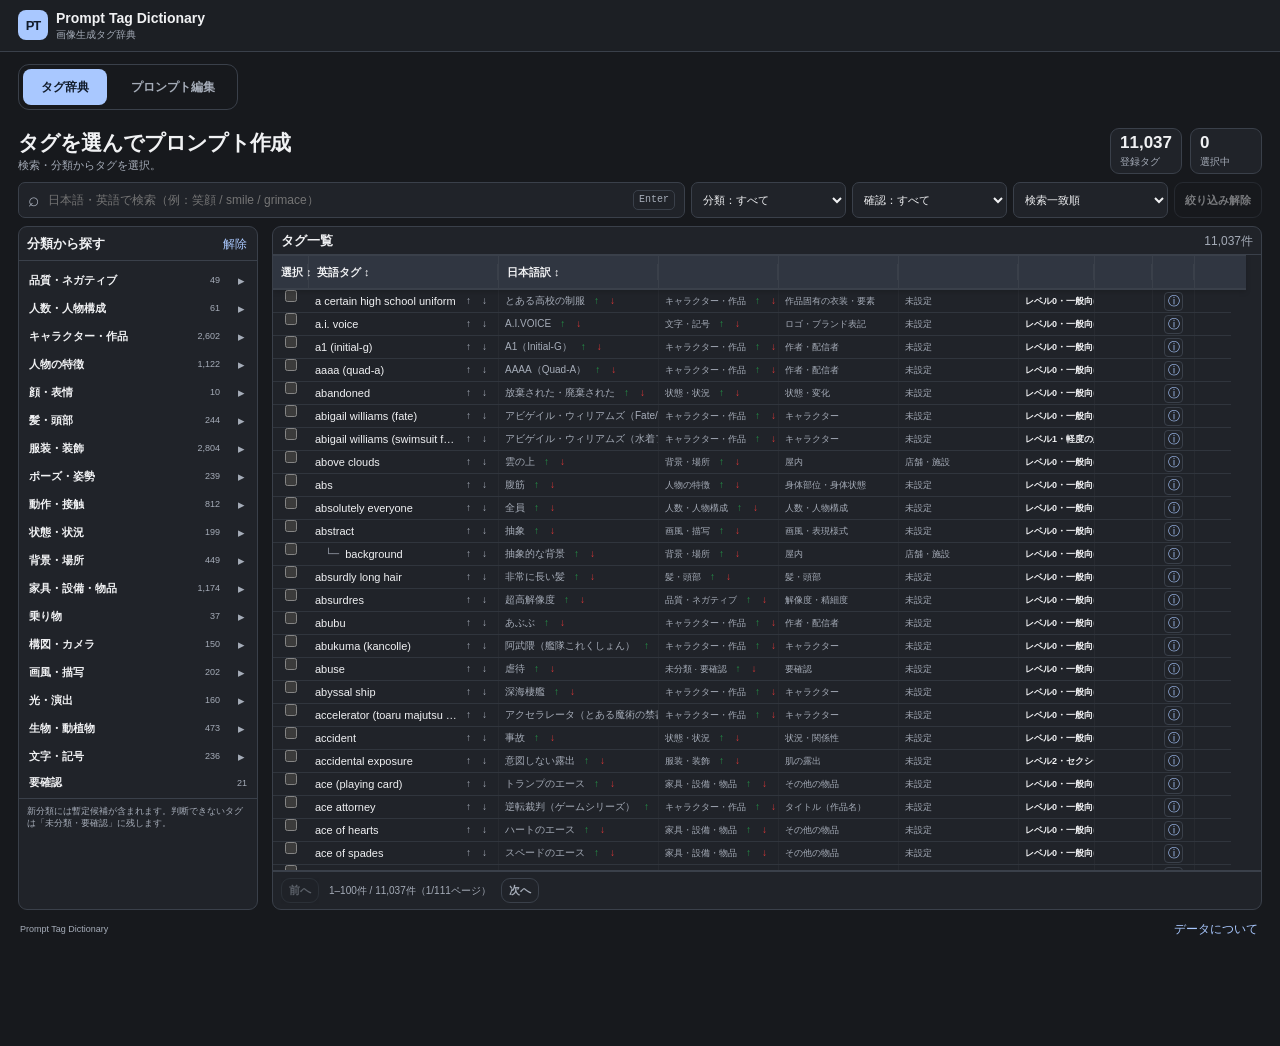
==== index.html @ 69562adb "Refresh mobile spacing stylesheet cache" ====
<!doctype html>
<html lang="ja">
<head>
  <meta charset="utf-8"><meta name="viewport" content="width=device-width, initial-scale=1">
  <meta name="theme-color" content="#202329">
  <meta name="description" content="画像生成タグを日本語・英語で探し、分類してプロンプトを組み立てるタグ辞典。">
  <title>Prompt Tag Dictionary</title>
  <link rel="stylesheet" href="./styles.css?v=mobile-tag-spacing-20261113"><script src="./src/app.js?v=25be8db5" defer></script>
</head>
<body>
<header class="topbar">
  <a class="brand" href="./"><span class="brand-mark">PT</span><span><strong>Prompt Tag Dictionary</strong><small>画像生成タグ辞典</small></span></a>
  <div class="top-actions"><span id="admin-mode-label" class="admin-mode-label" hidden>管理編集モード</span><button id="import-open" class="button button-quiet" data-admin-only hidden>データを読み込む</button><button id="custom-open" class="button button-primary" data-admin-only hidden>＋ タグを追加</button></div>
</header>
<div id="admin-mode-banner" class="admin-mode-banner" hidden><strong>管理編集モード</strong><span>変更はこのブラウザに保存されます。公開データは自動更新されません。</span><a href="./admin.html">管理画面へ戻る</a><a href="./">通常画面</a></div>
<main class="app-shell">
  <nav class="screen-nav" aria-label="作業画面">
    <button type="button" class="screen-tab active" data-screen="dictionary" aria-pressed="true">タグ辞典</button>
    <button type="button" class="screen-tab" data-screen="editor" aria-pressed="false">プロンプト編集</button>
  </nav>
  <section id="dictionary-screen" class="app-screen">
  <section class="intro"><div><p class="eyebrow">PROMPT TAG DICTIONARY</p><h1>タグを選んでプロンプト作成</h1><p class="intro-copy">検索・分類からタグを選択。</p></div>
    <div class="stats"><div><strong id="stat-total">—</strong><span>登録タグ</span></div><div><strong id="stat-selected">0</strong><span>選択中</span></div></div>
  </section>
  <section class="search-row" aria-label="タグ検索">
    <label class="searchbox"><span aria-hidden="true">⌕</span><input id="search" type="search" placeholder="日本語・英語で検索（例：笑顔 / smile / grimace）" autocomplete="off"><kbd>Enter</kbd></label>
    <select id="level-filter" aria-label="分類状態"><option value="all">分類：すべて</option><option value="known">分類済み</option><option value="unknown">未分類</option></select>
    <select id="review-filter" aria-label="確認状態"><option value="all">確認：すべて</option><option value="unreviewed">未評価のみ</option><option value="review-any">要確認あり</option><option value="review-tag">タグの👎</option><option value="review-translation">訳の👎</option><option value="review-category">分類の👎</option></select>
    <select id="sort-order" aria-label="並び順"><option value="relevance">検索一致順</option><option value="work-count">作品：タグ数が多い順</option><option value="english">英語 A–Z</option><option value="japanese">日本語 あ–ん</option><option value="selected">選択済みを上</option><option value="uncategorized">未分類を上</option></select>
    <button id="clear-filters" class="button button-quiet clear-filters" type="button" disabled>絞り込み解除</button>
  </section>
  <section class="workspace">
    <aside class="panel categories-panel"><div class="panel-heading"><div><span class="eyebrow">BROWSE</span><h2>分類から探す</h2></div><button id="clear-category" class="text-button">解除</button></div><div id="category-tree" class="category-tree"></div><div class="panel-note">新分類には暫定候補が含まれます。判断できないタグは「未分類・要確認」に残します。</div></aside>
    <section class="panel results-panel" id="results-panel" aria-label="タグ一覧"><div class="panel-heading result-heading"><div><span class="eyebrow">DICTIONARY</span><h2 id="results-title">タグ一覧</h2></div><div class="result-tools"><span id="result-count" class="count">—</span></div></div>
      <div class="table-scroll-shell" id="table-scroll-shell" role="region" aria-label="タグ一覧。横スクロールできます" tabindex="0">
      <div class="table-head" role="row">
        <div class="table-head-cell" role="columnheader"><button type="button" data-column-sort="selected" data-label="選択">選択</button><span class="column-resize" data-column-index="0" role="separator" tabindex="0" aria-valuemin="30" aria-valuemax="520" aria-valuenow="36" aria-orientation="vertical" aria-label="選択列の幅を変更" title="ドラッグで列幅変更・ダブルクリックで初期化"></span></div>
        <div class="table-head-cell" role="columnheader"><button type="button" data-column-sort="tag" data-label="英語タグ">英語タグ ↕</button><span class="column-resize" data-column-index="1" role="separator" tabindex="0" aria-valuemin="48" aria-valuemax="520" aria-valuenow="190" aria-orientation="vertical" aria-label="タグ列の幅を変更" title="ドラッグで列幅変更・ダブルクリックで初期化"></span></div>
        <div class="table-head-cell" role="columnheader"><button type="button" data-column-sort="japanese" data-label="日本語訳">日本語訳 ↕</button><span class="column-resize" data-column-index="2" role="separator" tabindex="0" aria-valuemin="48" aria-valuemax="520" aria-valuenow="160" aria-orientation="vertical" aria-label="日本語列の幅を変更" title="ドラッグで列幅変更・ダブルクリックで初期化"></span></div>
        <div class="table-head-cell" role="columnheader"><span>大分類</span><span class="column-resize" data-column-index="3" role="separator" tabindex="0" aria-valuemin="48" aria-valuemax="520" aria-valuenow="120" aria-orientation="vertical" aria-label="大分類列の幅を変更" title="ドラッグで列幅変更・ダブルクリックで初期化"></span></div>
        <div class="table-head-cell" role="columnheader"><span>中分類</span><span class="column-resize" data-column-index="4" role="separator" tabindex="0" aria-valuemin="48" aria-valuemax="520" aria-valuenow="120" aria-orientation="vertical" aria-label="中分類列の幅を変更" title="ドラッグで列幅変更・ダブルクリックで初期化"></span></div>
        <div class="table-head-cell" role="columnheader"><span>小分類</span><span class="column-resize" data-column-index="5" role="separator" tabindex="0" aria-valuemin="48" aria-valuemax="520" aria-valuenow="120" aria-orientation="vertical" aria-label="小分類列の幅を変更" title="ドラッグで列幅変更・ダブルクリックで初期化"></span></div>
        <div class="table-head-cell" role="columnheader"><span>表現レベル</span><span class="column-resize" data-column-index="6" role="separator" tabindex="0" aria-valuemin="48" aria-valuemax="520" aria-valuenow="76" aria-orientation="vertical" aria-label="表現レベル列の幅を変更" title="ドラッグで列幅変更・ダブルクリックで初期化"></span></div>
        <div class="table-head-cell" role="columnheader"><span>編集</span><span class="column-resize" data-column-index="7" role="separator" tabindex="0" aria-valuemin="48" aria-valuemax="520" aria-valuenow="58" aria-orientation="vertical" aria-label="修正列の幅を変更" title="ドラッグで列幅変更・ダブルクリックで初期化"></span></div>
        <div class="table-head-cell" role="columnheader"><span>詳細</span><span class="column-resize" data-column-index="8" role="separator" tabindex="0" aria-valuemin="48" aria-valuemax="520" aria-valuenow="42" aria-orientation="vertical" aria-label="詳細列の幅を変更" title="ドラッグで列幅変更・ダブルクリックで初期化"></span></div>
      </div><div id="tag-results" class="tag-results" aria-live="polite"></div>
      </div>
      <div id="loading-state" class="empty-state" role="status">タグデータを読み込み中…</div>
      <div id="empty-state" class="empty-state" hidden><strong>一致するタグがありません</strong><p>検索語を変えるか、タグデータを読み込んでください。</p></div>
      <div class="pagination"><button id="page-prev" class="button button-quiet" type="button" aria-label="前のページ" disabled>前へ</button><span id="page-summary">—</span><button id="page-next" class="button button-quiet" type="button" aria-label="次のページ" disabled>次へ</button></div>
    </section>

  </section>
  </section>
  <section id="editor-screen" class="app-screen editor-screen" hidden>
    <aside class="panel builder-panel editor-builder-panel"><div class="panel-heading"><div><span class="eyebrow">PROMPT BUILDER</span><h2>プロンプト編集</h2></div><button id="clear-selected" class="text-button">全解除</button></div>
      <div class="preview-add-row"><label for="preview-add">タグを追加<input id="preview-add" type="search" list="tag-suggestions" placeholder="英語タグ・日本語で検索" autocomplete="off"><datalist id="tag-suggestions"></datalist></label><button id="preview-add-button" class="button button-quiet" type="button">＋追加</button></div>
      <p class="preview-help">タグ一覧から選択するか、ここで候補を選んで追加できます。プレビュー内のタグ名を編集・削除できます。</p>
  <section class="starter-section" aria-label="セット追加">
    <div class="starter-heading"><h2>セット追加</h2><span>クリックでタグを追加</span></div>
    <div class="starter-presets">
      <button class="starter-preset" type="button" data-preset="portrait"><strong>人物・ポートレート</strong><span>portrait · upper body · soft lighting</span><b>＋ 追加</b></button>
      <button class="starter-preset" type="button" data-preset="landscape"><strong>風景・背景</strong><span>landscape · scenery · sky · clouds</span><b>＋ 追加</b></button>
      <button class="starter-preset" type="button" data-preset="lighting"><strong>構図・ライティング</strong><span>wide shot · backlighting · depth of field</span><b>＋ 追加</b></button>
      <button class="starter-preset" type="button" data-preset="quality"><strong>画風・品質</strong><span>masterpiece · best quality · illustration</span><b>＋ 追加</b></button>
    </div>
  </section>
      <div class="builder-controls">
        <label class="check-row"><input id="group-by-category" type="checkbox" checked> カテゴリ別に出力</label><label class="check-row"><input id="include-comments" type="checkbox"> コメント行を付ける</label>
        <div class="control-grid"><label>カテゴリ名<select id="category-language"><option value="ja">日本語</option><option value="en">English</option></select></label><label>コメント形式<select id="comment-style"><option value="slash">// コメント</option><option value="block">/* コメント */</option><option value="hash"># コメント</option></select></label></div>
        <div class="category-includes" id="output-categories"></div>
      </div>
      <div class="output-stack">
        <div class="output-header"><label for="prompt-output">ポジティブプロンプト（編集可）</label><span id="output-count">0 tags</span><div class="edit-history"><button id="output-undo" class="button button-quiet" type="button" disabled title="元に戻す (Ctrl+Z)">↶ Undo</button><button id="output-redo" class="button button-quiet" type="button" disabled title="やり直す (Ctrl+Y)">↷ Redo</button></div></div><textarea id="prompt-output" spellcheck="false" placeholder="品質・スコアと通常タグがここに表示されます。"></textarea>
        <div class="output-actions"><button id="copy-output" class="button button-primary" disabled>ポジティブをコピー</button><button id="download-output" class="button button-quiet" disabled>TXT保存</button></div>
        <div class="output-header negative-output-header"><label for="negative-output">ネガティブプロンプト（編集可）</label></div><textarea id="negative-output" spellcheck="false" placeholder="除外・抑制したいタグがここに表示されます。"></textarea>
        <div class="output-actions negative-output-actions"><button id="copy-negative-output" class="button button-primary" disabled>ネガティブをコピー</button><button id="download-negative-output" class="button button-quiet" disabled>TXT保存</button></div>
        <p id="copy-status" class="status-text" aria-live="polite"></p>
      </div>
    </aside>
  </section>
  <aside id="selected-dock" class="selected-dock" aria-label="選択中のタグ" hidden>
    <div class="selected-dock-content">
      <strong id="selected-dock-count">選択中 0件</strong>
      <div id="selected-dock-tags" class="selected-dock-tags"></div>
    </div>
    <div class="selected-dock-actions">
      <button id="selected-dock-copy" class="button button-primary" type="button" disabled>ポジティブをコピー</button>
      <button id="selected-dock-editor" class="button button-quiet" type="button">編集へ</button>
    </div>
  </aside>
  <footer class="footer"><span>Prompt Tag Dictionary</span><button id="show-data-note" class="text-button">データについて</button></footer>
</main>
<dialog id="import-dialog" class="modal"><form method="dialog" class="modal-close-row"><button class="icon-button" aria-label="閉じる">×</button></form>
  <p class="eyebrow">IMPORT</p><h2>既存タグデータを読み込む</h2><p>JSONのタグ一覧、翻訳進捗JSON、またはタグ配列を含むJavaScript / テキストを複数選択できます。読み込んだデータはこのブラウザに保存されます。同じタグの訳・分類が競合すると、初期設定では先に登録された値を保持します。上書きするときは「競合時は今回のデータを優先」を選んでください。ファイルは名前順に処理します。</p>
  <label class="file-drop">ファイルを選択<input id="data-files" type="file" multiple accept=".json,.js,.txt,application/json,text/plain"></label>
  <div class="import-options"><label class="check-row"><input id="replace-import" type="checkbox"> 読み込んだデータで現在のタグを置き換える</label><label class="check-row"><input id="prefer-import" type="checkbox"> 競合時は今回のデータを優先（訳・分類を上書き）</label><label class="check-row"><input id="save-import" type="checkbox" checked> このブラウザに保存する</label></div>
  <p id="import-status" class="status-text" aria-live="polite"></p><div class="modal-actions"><button id="import-cancel" class="button button-quiet">キャンセル</button><button id="import-run" class="button button-primary">読み込む</button></div>
</dialog>
<dialog id="custom-dialog" class="modal"><form method="dialog" class="modal-close-row"><button class="icon-button" aria-label="閉じる">×</button></form>
  <p class="eyebrow">CUSTOM TAG</p><h2>タグを追加</h2>
  <label class="field-label">英語タグ<input id="custom-tag" type="text" placeholder="例：soft smile" maxlength="120"></label><label class="field-label">日本語名<input id="custom-ja" type="text" placeholder="例：柔らかな笑顔" maxlength="120"></label>
  <label class="field-label">大分類<select id="custom-major"></select></label><label class="field-label">小分類<select id="custom-minor"></select></label><label class="field-label">詳細分類<select id="custom-detail"></select></label><label class="field-label">別名・検索キーワード<input id="custom-alias" type="text" placeholder="カンマ区切りで入力"></label>
  <p id="custom-status" class="status-text" aria-live="polite"></p><div class="modal-actions"><button id="custom-cancel" class="button button-quiet">キャンセル</button><button id="custom-save" class="button button-primary">保存</button></div>
</dialog>
<dialog id="tag-edit-dialog" class="modal tag-edit-modal"><form method="dialog" class="modal-close-row"><button class="icon-button" aria-label="閉じる">×</button></form>
  <p class="eyebrow">TAG EDITOR</p><h2>タグを修正</h2>
  <p class="edit-note">変更はこのブラウザに保存されます。公開データは自動では変更されません。</p>
  <label class="field-label">英語タグ<input id="edit-tag" type="text" maxlength="160" autocomplete="off"></label>
  <label class="field-label">日本語訳<input id="edit-ja" type="text" maxlength="300"></label>
  <div class="edit-category-grid"><label class="field-label">大分類<input id="edit-major" type="text" maxlength="100" list="edit-major-options"></label><label class="field-label">小分類<input id="edit-minor" type="text" maxlength="100" list="edit-minor-options"></label><label class="field-label">詳細分類<input id="edit-detail" type="text" maxlength="100" list="edit-detail-options"></label></div>
  <datalist id="edit-major-options"></datalist><datalist id="edit-minor-options"></datalist><datalist id="edit-detail-options"></datalist>
  <label class="field-label">別名・検索キーワード<input id="edit-aliases" type="text" maxlength="1000" placeholder="カンマ区切り"></label>
  <p id="edit-status" class="status-text" aria-live="polite"></p><div class="modal-actions"><button id="edit-cancel" class="button button-quiet" type="button">キャンセル</button><button id="export-edited-tags" class="button button-quiet" type="button">JSON出力</button><button id="edit-save" class="button button-primary" type="button">保存</button></div>
</dialog>
<dialog id="tag-info-dialog" class="modal tag-info-modal">
  <form method="dialog" class="modal-close-row"><button class="icon-button" aria-label="閉じる">×</button></form>
  <p class="eyebrow">TAG INFORMATION</p><h2 id="tag-info-name">タグ詳細</h2>
  <dl class="tag-info-grid">
    <dt>日本語訳</dt><dd id="tag-info-ja">—</dd>
    <dt>分類</dt><dd id="tag-info-category">—</dd>
    <dt>表現レベル</dt><dd id="tag-info-rating">未判定</dd>
    <dt>判定状態</dt><dd id="tag-info-rating-status">未確認</dd>
    <dt>判定根拠</dt><dd id="tag-info-rating-reason">未登録</dd>
    <dt>意味</dt><dd id="tag-info-meaning">—</dd>
    <dt>用法</dt><dd id="tag-info-usage">—</dd>
    <dt>使用例</dt><dd id="tag-info-examples">—</dd>
    <dt>出典</dt><dd id="tag-info-source">—</dd>
  </dl>
  <p class="tag-info-note">未登録の説明・表現レベルは推測で補わず「未判定」と表示します。</p>
  <div class="modal-actions"><button class="button button-primary" id="tag-info-close" type="button">閉じる</button></div>
</dialog>
<dialog id="data-note-dialog" class="modal"><form method="dialog" class="modal-close-row"><button class="icon-button" aria-label="閉じる">×</button></form>
  <p class="eyebrow">DATA NOTES</p><h2>データについて</h2><p>タグ本体と、分類体系・分類候補・プロンプト出力順・タググループ・旧NSFW監査データは data/dictionary-data.json を基準データとして読み込みます。分類には確定済みのものだけでなく、暫定分類や要確認のタグも含まれます。表示される分類は検索・整理のための目安であり、すべてのタグの意味や翻訳が検証済みであることを示すものではありません。作品・キャラクターに固有のタグは、一般的な人物・服装タグと分けて扱います。出典や利用条件を確認できていないデータは、確認済みとして扱いません。</p>
  <p>既存データの由来・利用条件はまだ確認できていないため、出典やライセンスを確定したようには扱いません。公開配布する前に、元データの利用条件を確認してください。</p>
  <p>現時点では画像プレビュー、部位別マップ、タグ詳細解説は未実装です。データ構造は後から説明・別名・関連タグ・画像参照を追加できる形にしています。</p><div class="modal-actions"><button class="button button-primary" id="data-note-close">閉じる</button></div>
</dialog>
</body></html>
---- styles.css ----
:root{color-scheme:dark;--bg:#17191d;--surface:#202329;--surface2:#272b32;--surface3:#303641;--line:#3a404a;--text:#f0f1f3;--muted:#a5acb8;--accent:#a9c8ff;--accent-strong:#6f9ee8;--accent-ink:#111b2a;--danger:#ffb4ab;--radius:14px;font-family:Inter,"Segoe UI",Meiryo,sans-serif}
*{box-sizing:border-box}body{margin:0;background:var(--bg);color:var(--text);font-size:14px;line-height:1.5}button,input,select,textarea{font:inherit}button,select,input,textarea{color:inherit}button{cursor:pointer}button:disabled{cursor:not-allowed;opacity:.45}button:focus-visible,input:focus-visible,select:focus-visible,textarea:focus-visible{outline:2px solid var(--accent);outline-offset:2px}
.topbar{min-height:68px;display:flex;align-items:center;justify-content:space-between;padding:12px 28px;border-bottom:1px solid var(--line);background:#1c1f24;gap:18px}.brand{display:flex;align-items:center;gap:12px;color:var(--text);text-decoration:none}.brand-mark{width:38px;height:38px;border-radius:11px;background:var(--accent);color:var(--accent-ink);font-weight:800;display:grid;place-items:center;letter-spacing:-1px}.brand strong,.brand small{display:block}.brand strong{font-size:14px}.brand small{color:var(--muted);font-size:12px}.top-actions{display:flex;gap:8px}
.button{border:1px solid var(--line);border-radius:9px;padding:9px 13px;min-height:38px;font-weight:600;background:var(--surface2)}.button:hover:not(:disabled){filter:brightness(1.1)}.button-primary{background:var(--accent);border-color:var(--accent);color:var(--accent-ink)}.button-quiet{background:transparent}.text-button{background:transparent;border:0;color:var(--accent);font-size:12px;padding:4px 2px}.app-shell{max-width:1640px;padding:26px 28px 18px;margin:0 auto}
.intro{display:flex;align-items:flex-end;justify-content:space-between;gap:24px;margin-bottom:22px}.eyebrow{margin:0 0 6px;color:var(--accent);font-size:10px;font-weight:800;letter-spacing:.14em}.intro h1{font-size:clamp(23px,2.4vw,34px);line-height:1.2;margin:0 0 10px;letter-spacing:-.04em}.intro-copy{margin:0;color:var(--muted);max-width:680px}.stats{display:flex;gap:8px;flex-shrink:0}.stats>div{border:1px solid var(--line);background:var(--surface);border-radius:12px;padding:11px 16px;min-width:104px}.stats strong,.stats span{display:block}.stats strong{font-size:23px;line-height:1.1;font-variant-numeric:tabular-nums}.stats span{font-size:11px;color:var(--muted);margin-top:5px}
.search-row{display:flex;align-items:center;gap:10px;margin-bottom:16px}.searchbox{height:46px;display:flex;align-items:center;gap:10px;flex:1;border:1px solid var(--line);border-radius:11px;padding:0 13px;background:var(--surface)}.searchbox>span{font-size:24px;color:var(--muted)}.searchbox input{min-width:0;flex:1;border:0;outline:none;background:transparent;font-size:14px}.searchbox input:focus-visible{outline:0}.searchbox kbd{border:1px solid var(--line);border-radius:5px;color:var(--muted);font-size:10px;padding:2px 5px}.search-row select,.control-grid select{height:44px;border:1px solid var(--line);background:var(--surface);border-radius:9px;padding:0 10px;max-width:190px}
.workspace{display:grid;grid-template-columns:minmax(200px,240px) minmax(320px,1fr) minmax(300px,370px);align-items:stretch;gap:14px;min-height:600px}.panel{min-width:0;overflow:hidden;border:1px solid var(--line);border-radius:var(--radius);background:var(--surface)}.panel-heading{display:flex;align-items:center;justify-content:space-between;gap:12px;padding:17px 17px 14px;border-bottom:1px solid var(--line)}.panel-heading h2{margin:0;font-size:16px}.panel-heading .eyebrow{margin-bottom:3px}.category-tree{padding:8px;max-height:520px;overflow:auto}.category-major{margin:6px 0 4px}.category-major-button{display:flex;align-items:center;justify-content:space-between;width:100%;padding:8px 9px;border:0;border-radius:8px;background:transparent;text-align:left;font-weight:700}.category-major-button:hover,.category-minor:hover{background:var(--surface2)}.category-major-button.active,.category-minor.active{background:var(--surface3);color:var(--accent)}.category-major-button .count,.category-minor .count{font-weight:500;font-size:11px;color:var(--muted);font-variant-numeric:tabular-nums}.category-minors{padding-left:10px}.category-minor{display:flex;justify-content:space-between;align-items:center;gap:8px;width:100%;padding:6px 9px;border:0;border-radius:7px;background:transparent;color:var(--muted);font-size:12px;text-align:left}.panel-note{padding:12px 15px 16px;color:var(--muted);font-size:11px;border-top:1px solid var(--line)}
.results-panel{display:flex;flex-direction:column}.result-heading{padding-bottom:12px}.count{color:var(--muted);font-size:12px;white-space:nowrap}.table-head{display:grid;grid-template-columns:minmax(0,1fr) 130px 56px;gap:10px;align-items:center;padding:9px 15px;color:var(--muted);font-size:10px;border-bottom:1px solid var(--line)}.tag-results{min-height:300px;overflow:auto;max-height:580px}.tag-row{display:grid;grid-template-columns:minmax(0,1fr) 130px 56px;gap:10px;align-items:center;padding:10px 13px;border-bottom:1px solid #30353d}.tag-row:hover{background:#282c33}.tag-names{min-width:0}.tag-english{display:block;overflow-wrap:anywhere;font-weight:700;font-size:13px}.tag-japanese{display:block;color:var(--muted);font-size:11px;margin-top:2px;overflow-wrap:anywhere}.tag-category{font-size:10px;color:var(--muted);overflow-wrap:anywhere}.tag-add{border:1px solid var(--line);border-radius:8px;background:transparent;color:var(--accent);height:31px;width:40px;justify-self:end;font-weight:700}.tag-add.added{background:var(--accent);border-color:var(--accent);color:var(--accent-ink)}.empty-state{text-align:center;margin:auto;padding:40px 16px;color:var(--muted)}.empty-state strong{color:var(--text)}.empty-state p{font-size:12px}.pagination{display:flex;align-items:center;justify-content:space-between;gap:10px;padding:12px 14px;border-top:1px solid var(--line);margin-top:auto;color:var(--muted);font-size:11px}.pagination>div{display:flex;gap:6px}.pagination .button{min-height:31px;padding:5px 10px;font-size:11px}
.builder-panel{display:flex;flex-direction:column}.selected-list{padding:10px 12px;max-height:205px;overflow:auto;min-height:68px;border-bottom:1px solid var(--line)}.selected-empty{color:var(--muted);font-size:12px;padding:12px 4px}.selected-chip{display:flex;align-items:center;justify-content:space-between;gap:8px;padding:6px 8px;border-radius:7px;background:var(--surface2);margin-bottom:6px}.selected-chip:last-child{margin-bottom:0}.selected-chip span{font-size:12px;overflow-wrap:anywhere}.selected-chip small{display:block;color:var(--muted);font-size:10px}.remove-chip{border:0;background:transparent;color:var(--muted);font-size:17px;line-height:1;padding:2px 4px}.builder-controls{padding:13px 15px;border-bottom:1px solid var(--line)}.check-row{display:flex;align-items:center;gap:8px;font-size:12px;color:var(--muted);margin-bottom:9px}.check-row input{accent-color:var(--accent)}.control-grid{display:grid;grid-template-columns:1fr 1fr;gap:8px;margin-top:10px}.control-grid label{font-size:10px;color:var(--muted)}.control-grid select{width:100%;height:35px;font-size:11px;margin-top:4px}.category-includes{display:flex;flex-wrap:wrap;gap:5px;max-height:72px;overflow:auto;margin-top:9px}.include-chip{border:1px solid var(--line);border-radius:6px;background:transparent;color:var(--muted);font-size:10px;padding:3px 6px}.include-chip.active{color:var(--accent);border-color:var(--accent-strong);background:#263446}
.output-header{display:flex;justify-content:space-between;align-items:center;gap:8px;padding:12px 15px 6px;font-size:11px;font-weight:700}.output-header span{color:var(--muted);font-weight:500}.builder-panel textarea{margin:0 13px;border:1px solid var(--line);background:#17191d;border-radius:8px;padding:10px;min-height:140px;resize:vertical;font:12px/1.7 ui-monospace,SFMono-Regular,Consolas,monospace}.output-actions{display:flex;gap:7px;padding:10px 13px 0}.output-actions .button{flex:1}.status-text{min-height:18px;margin:7px 14px 10px;color:var(--accent);font-size:11px}.footer{display:flex;justify-content:space-between;align-items:center;padding:16px 2px 0;color:var(--muted);font-size:11px}
.modal{width:min(520px,calc(100% - 28px));max-width:520px;padding:24px;border:1px solid var(--line);border-radius:16px;background:var(--surface);color:var(--text);box-shadow:0 22px 80px #0009}.modal::backdrop{background:#08090cbb;backdrop-filter:blur(3px)}.modal h2{margin:0 0 12px;font-size:22px}.modal p:not(.eyebrow){color:var(--muted);font-size:13px}.modal-close-row{display:flex;justify-content:flex-end;margin:-12px -12px 12px}.icon-button{font-size:23px;color:var(--muted);border:0;background:transparent}.file-drop{display:block;border:1px dashed #596473;border-radius:10px;text-align:center;padding:20px 12px;margin:18px 0 10px;color:var(--accent);cursor:pointer}.file-drop input{display:block;max-width:100%;margin:10px auto 0;color:var(--muted)}.import-options{margin-top:15px}.modal-actions{display:flex;justify-content:flex-end;gap:8px;margin-top:14px}.field-label{display:block;color:var(--muted);font-size:12px;margin:12px 0}.field-label input,.field-label select{display:block;width:100%;margin-top:5px;background:var(--bg);border:1px solid var(--line);border-radius:8px;padding:10px;color:var(--text)}.field-label select{min-height:40px}.modal .status-text{margin-left:0}
@media(max-width:1100px){.workspace{grid-template-columns:220px minmax(0,1fr)}.builder-panel{grid-column:1/-1;display:grid;grid-template-columns:1fr 1fr;align-items:start}.builder-panel>.panel-heading{grid-column:1/-1}.selected-list{max-height:280px;min-height:150px}.builder-controls{border-bottom:0}.output-header,.builder-panel textarea,.output-actions,.builder-panel>.status-text{grid-column:2}.output-header{grid-row:2}.builder-panel textarea{grid-row:3}.output-actions{grid-row:4}.builder-panel>.status-text{grid-row:5}}
@media(max-width:720px){.topbar{padding:12px 14px;align-items:flex-start}.brand-mark{width:34px;height:34px}.brand strong{font-size:12px}.brand small{font-size:10px}.top-actions{gap:5px;flex-wrap:wrap;justify-content:flex-end}.top-actions .button{font-size:11px;padding:7px 8px;min-height:34px}.app-shell{padding:20px 12px}.intro{align-items:flex-start;flex-direction:column;margin-bottom:16px}.intro h1{font-size:25px}.intro-copy{font-size:12px}.stats{width:100%}.stats>div{flex:1;padding:10px 12px}.stats strong{font-size:20px}.search-row{flex-wrap:wrap;gap:7px}.searchbox{flex-basis:100%;height:44px}.searchbox kbd{display:none}.search-row select{flex:1;max-width:none;height:38px;font-size:11px}.workspace{display:flex;flex-direction:column;gap:12px}.category-tree{max-height:210px;display:grid;grid-template-columns:1fr 1fr;gap:2px}.category-major{margin:2px 0}.category-minors{padding-left:4px}.panel-note{padding:9px 12px}.tag-results{max-height:55vh;min-height:250px}.table-head,.tag-row{grid-template-columns:minmax(0,1fr) 92px 42px;gap:6px;padding-left:10px;padding-right:10px}.table-head{font-size:9px}.tag-english{font-size:12px}.tag-japanese{font-size:10px}.tag-category{font-size:9px}.tag-add{width:34px;height:30px}.builder-panel{display:flex}.selected-list{max-height:180px;min-height:60px}.builder-controls{border-bottom:1px solid var(--line)}.builder-panel textarea{margin:0 12px;min-height:160px}.output-actions{padding:9px 12px 0}.footer{font-size:10px}.modal{padding:20px}.control-grid{gap:6px}}
@media(prefers-reduced-motion:reduce){*{scroll-behavior:auto!important;transition:none!important}}

/* Compact landing page and quick-start prompt presets */
.app-shell{padding-top:18px}
.intro{margin-bottom:13px;align-items:center}
.intro h1{font-size:clamp(21px,2vw,28px);margin-bottom:5px}
.intro-copy{font-size:12px}
.stats>div{padding:8px 12px;min-width:88px;border-radius:9px}
.stats strong{font-size:20px}
.stats span{margin-top:2px}
.starter-section{margin:0 0 12px;padding:10px 12px;border:1px solid var(--line);border-radius:12px;background:var(--surface)}
.starter-heading{display:flex;align-items:baseline;gap:10px;margin-bottom:8px}
.starter-heading h2{margin:0;font-size:13px}
.starter-heading span{font-size:11px;color:var(--muted)}
.starter-presets{display:grid;grid-template-columns:repeat(4,minmax(0,1fr));gap:8px}
.starter-preset{display:grid;grid-template-columns:1fr auto;gap:3px 8px;align-items:center;min-width:0;padding:8px 10px;text-align:left;border:1px solid var(--line);border-radius:8px;background:var(--surface2)}
.starter-preset:hover{border-color:var(--accent-strong);background:var(--surface3)}
.starter-preset strong{font-size:12px}
.starter-preset span{grid-column:1/-1;overflow:hidden;text-overflow:ellipsis;white-space:nowrap;color:var(--muted);font-size:10px}
.starter-preset b{grid-column:2;grid-row:1;font-size:10px;color:var(--accent);font-weight:600;white-space:nowrap}
.search-row{margin-bottom:10px}
.workspace{gap:10px;min-height:0}
.panel-heading{padding:12px 13px 10px}
.category-tree{padding:6px;max-height:470px}
.category-major-button{padding:6px 8px;font-size:12px}
.category-minor{padding:4px 8px}
.tag-results{max-height:510px;min-height:260px}
.tag-row{padding-top:7px;padding-bottom:7px}
.selected-list{max-height:160px}
.builder-controls{padding:10px 12px}
.builder-panel textarea{min-height:120px}
@media(max-width:1100px){.starter-presets{grid-template-columns:repeat(2,minmax(0,1fr))}}
@media(max-width:720px){.app-shell{padding-top:14px}.starter-section{padding:9px}.starter-heading{display:block}.starter-heading span{display:block;margin-top:2px}.starter-presets{grid-template-columns:repeat(2,minmax(0,1fr));gap:6px}.starter-preset{padding:8px}.starter-preset strong{font-size:11px}.starter-preset span{font-size:9px}.intro h1{font-size:22px}.intro-copy{font-size:11px}.category-tree{max-height:190px}}

/* Denser typography and controls */
body{font-size:13px;line-height:1.35}
.app-shell{padding:12px 18px 10px}
.topbar{min-height:52px;padding:7px 18px}
.brand{gap:8px}.brand-mark{width:30px;height:30px;border-radius:8px}
.brand small{font-size:10px}
.top-actions .button{min-height:30px;padding:5px 9px;font-size:11px}
.intro{margin-bottom:8px;gap:12px}
.intro .eyebrow{display:none}
.intro h1{font-size:21px;margin:0 0 2px}
.intro-copy{font-size:11px;line-height:1.3}
.stats>div{padding:5px 9px;min-width:72px}
.stats strong{font-size:17px}.stats span{font-size:10px}
.starter-section{padding:7px 9px;margin-bottom:8px;border-radius:9px}
.starter-heading{margin-bottom:5px;gap:7px}
.starter-heading h2{font-size:11px}
.starter-heading span{font-size:10px}
.starter-presets{gap:5px}
.starter-preset{padding:5px 7px;gap:1px 5px;border-radius:6px}
.starter-preset strong{font-size:11px}
.starter-preset span{font-size:9px;line-height:1.2}
.starter-preset b{font-size:9px}
.search-row{gap:6px;margin-bottom:8px}
.searchbox{height:36px;padding:0 9px;gap:7px;border-radius:7px}
.searchbox>span{font-size:19px}
.searchbox input{font-size:12px}
.search-row select{height:36px;padding:0 7px;font-size:11px;max-width:155px;border-radius:7px}
.workspace{grid-template-columns:minmax(175px,205px) minmax(300px,1fr) minmax(270px,330px);gap:8px}
.panel{border-radius:9px}
.panel-heading{padding:8px 10px 7px}
.panel-heading .eyebrow{display:none}
.panel-heading h2{font-size:13px}
.category-tree{padding:4px;max-height:calc(100vh - 235px)}
.category-major{margin:2px 0}
.category-major-button{padding:4px 6px;font-size:11px;border-radius:5px}
.category-major-button .count,.category-minor .count{font-size:9px}
.category-minors{padding-left:6px}
.category-minor{padding:3px 6px;font-size:10px;line-height:1.25}
.panel-note{padding:6px 8px;font-size:9px}
.table-head{grid-template-columns:minmax(0,1fr) 104px 38px;gap:5px;padding:5px 8px;font-size:9px}
.tag-results{min-height:220px;max-height:calc(100vh - 275px)}
.tag-row{grid-template-columns:minmax(0,1fr) 104px 38px;gap:5px;padding:4px 7px}
.tag-english{font-size:11px;line-height:1.2}
.tag-japanese{font-size:9px;margin-top:0;line-height:1.2}
.tag-category{font-size:9px;line-height:1.2}
.tag-add{width:29px;height:25px;border-radius:5px;font-size:12px}
.pagination{padding:6px 8px;font-size:10px}
.pagination .button{min-height:25px;padding:3px 7px}
.selected-list{padding:6px 8px;max-height:115px;min-height:42px}
.selected-chip{padding:3px 6px;margin-bottom:3px;border-radius:5px}
.selected-chip span{font-size:10px;line-height:1.2}
.selected-chip small{font-size:9px}
.remove-chip{font-size:14px}
.builder-controls{padding:7px 9px}
.check-row{font-size:10px;gap:5px;margin-bottom:5px}
.control-grid{gap:5px;margin-top:5px}
.control-grid label{font-size:9px}
.control-grid select{height:27px;font-size:10px;margin-top:2px}
.category-includes{gap:3px;max-height:48px;margin-top:5px}
.include-chip{font-size:9px;padding:2px 4px}
.output-header{padding:6px 9px 4px;font-size:10px}
.builder-panel textarea{margin:0 8px;padding:6px;min-height:85px;font-size:11px;line-height:1.35}
.output-actions{gap:5px;padding:6px 8px 0}
.output-actions .button{min-height:29px;padding:5px 8px;font-size:11px}
.status-text{min-height:12px;margin:4px 8px 5px;font-size:9px}
.footer{padding-top:7px;font-size:9px}
@media(max-width:1100px){.workspace{grid-template-columns:190px minmax(0,1fr)}.category-tree{max-height:360px}.tag-results{max-height:440px}.builder-panel{gap:0}}
@media(max-width:720px){
 .app-shell{padding:10px 8px}
 .topbar{padding:7px 9px;gap:6px}
 .brand strong{font-size:11px}.brand small{font-size:9px}
 .top-actions .button{font-size:10px;padding:5px 6px}
 .intro{flex-direction:row;align-items:center;margin-bottom:7px}
 .intro h1{font-size:17px}.intro-copy{font-size:10px}
 .stats{width:auto;gap:4px}.stats>div{min-width:54px;padding:4px 5px}.stats strong{font-size:14px}.stats span{font-size:8px}
 .starter-section{padding:6px;margin-bottom:7px}
 .starter-heading{display:flex}.starter-heading span{display:inline;margin:0}
 .starter-presets{grid-template-columns:repeat(2,minmax(0,1fr));gap:4px}
 .starter-preset{padding:5px}.starter-preset strong{font-size:10px}.starter-preset span{font-size:8px}
 .search-row{gap:4px}.searchbox{height:34px;flex-basis:100%}
 .search-row select{height:31px;max-width:none;min-width:0;font-size:10px;padding:0 4px}
 .workspace{display:flex;flex-direction:column;gap:7px}
 .panel-heading{padding:7px 8px}
 .category-tree{max-height:150px;grid-template-columns:repeat(2,minmax(0,1fr));gap:0}
 .table-head,.tag-row{grid-template-columns:minmax(0,1fr) 78px 32px;gap:4px;padding-left:6px;padding-right:6px}
 .tag-results{max-height:48vh;min-height:190px}
 .tag-english{font-size:10px}.tag-japanese{font-size:8px}.tag-category{font-size:8px}
 .tag-add{width:26px;height:23px}
 .selected-list{max-height:120px}
 .builder-panel{display:flex}
 .builder-panel textarea{margin:0 7px;min-height:100px}
 .output-actions{padding:5px 7px 0}
 .footer{padding-top:5px}
}

/* Flat, scan-friendly dictionary rows */
.table-head{grid-template-columns:20px minmax(100px,1.15fr) minmax(70px,.8fr) minmax(105px,.9fr);gap:7px;padding:4px 9px}
.table-head span:first-child{font-size:0}
.table-head span:first-child:after{content:"";font-size:9px}
.table-head span:nth-child(2){grid-column:2}
.table-head span:nth-child(3){grid-column:3}
.table-head span:nth-child(4){grid-column:4}
.tag-row{grid-template-columns:20px minmax(100px,1.15fr) minmax(70px,.8fr) minmax(105px,.9fr);gap:7px;padding:3px 9px;border-bottom:1px solid #30343b;border-radius:0;background:transparent;align-items:center;min-height:27px}
.tag-row:hover{background:#252930}
.tag-check{width:13px;height:13px;margin:0;accent-color:var(--accent-strong);cursor:pointer}
.tag-english{font-size:12px;font-weight:500;line-height:1.25;overflow-wrap:anywhere}
.tag-japanese{font-size:10px;color:var(--muted);line-height:1.25;margin:0;overflow-wrap:anywhere}
.tag-category{font-size:9px;color:var(--muted);line-height:1.25;white-space:nowrap;overflow:hidden;text-overflow:ellipsis}
@media(max-width:720px){
 .table-head,.tag-row{grid-template-columns:16px minmax(90px,1.2fr) minmax(52px,.75fr) minmax(75px,.9fr);gap:5px;padding-left:6px;padding-right:6px}
 .tag-row{min-height:25px;padding-top:2px;padding-bottom:2px}
 .tag-check{width:12px;height:12px}
 .tag-english{font-size:10px}.tag-japanese{font-size:8px}.tag-category{font-size:8px}
}

/* Clickable column sort headers */
.table-head{grid-template-columns:20px minmax(100px,1.15fr) minmax(70px,.8fr) minmax(105px,.9fr)}
.table-head button{min-width:0;padding:2px 0;border:0;background:transparent;color:var(--muted);font:inherit;font-size:9px;text-align:left;white-space:nowrap;overflow:hidden;text-overflow:ellipsis}
.table-head button:hover,.table-head button:focus-visible{color:var(--accent)}
.table-head button[aria-sort="ascending"],.table-head button[aria-sort="descending"]{color:var(--accent);font-weight:700}
@media(max-width:720px){.table-head{grid-template-columns:16px minmax(90px,1.2fr) minmax(52px,.75fr) minmax(75px,.9fr)}.table-head button{font-size:8px}}

/* Five-column compact tag index: selection, tag, Japanese, element 1, element 2 */
.table-head{grid-template-columns:22px minmax(100px,1.2fr) minmax(58px,.75fr) minmax(82px,.9fr) minmax(82px,.9fr)}
.tag-row{grid-template-columns:22px minmax(100px,1.2fr) minmax(58px,.75fr) minmax(82px,.9fr) minmax(82px,.9fr)}
.tag-element1,.tag-element2{min-width:0;white-space:nowrap;overflow:hidden;text-overflow:ellipsis}
@media(max-width:720px){
 .table-head,.tag-row{grid-template-columns:16px minmax(85px,1.2fr) minmax(40px,.6fr) minmax(58px,.8fr) minmax(58px,.8fr);gap:4px}
 .table-head button{font-size:8px}
 .tag-element1,.tag-element2{font-size:8px}
}

/* Compact page-size selector */
.page-size-control{display:inline-flex;align-items:center;gap:5px;white-space:nowrap;color:var(--muted);font-size:10px}.page-size-control select{height:26px;max-width:82px;padding:2px 5px;border:1px solid var(--line);border-radius:5px;background:var(--surface2);color:var(--text);font:inherit}.pagination{flex-wrap:wrap}
@media(max-width:720px){.page-size-control{gap:3px;font-size:9px}.page-size-control select{height:24px;max-width:72px;padding:2px}}


/* Three-level taxonomy and all-results list */
.category-major-heading{display:grid;grid-template-columns:minmax(0,1fr) 24px;gap:3px;align-items:center}
.category-major-button{min-width:0}
.category-expander{display:inline-flex;align-items:center;justify-content:center;min-width:24px;min-height:26px;padding:0;border:0;border-radius:5px;background:transparent;color:var(--muted);font-size:13px;line-height:1}
.category-expander:hover,.category-expander:focus-visible{background:var(--surface2);color:var(--accent)}
.category-minors{padding-left:8px}
.category-minor-row{display:grid;grid-template-columns:minmax(0,1fr) 22px;gap:2px;align-items:center}
.category-minor{min-width:0}
.category-details{padding-left:10px;margin:1px 0 5px 5px;border-left:1px solid var(--line)}
.category-detail{display:flex;align-items:center;justify-content:space-between;gap:8px;width:100%;padding:4px 7px;border:0;border-radius:5px;background:transparent;color:var(--muted);font-size:11px;text-align:left}
.category-detail:hover{background:var(--surface2)}
.category-detail.active{background:var(--surface3);color:var(--accent)}
.category-detail .count{font-size:9px;font-variant-numeric:tabular-nums}
.category-tree{max-height:700px}
.table-head{grid-template-columns:22px minmax(100px,1.2fr) minmax(58px,.72fr) minmax(68px,.78fr) minmax(68px,.78fr) minmax(76px,.85fr)}
.tag-row{grid-template-columns:22px minmax(100px,1.2fr) minmax(58px,.72fr) minmax(68px,.78fr) minmax(68px,.78fr) minmax(76px,.85fr)}
.tag-element1,.tag-element2,.tag-element3{min-width:0;white-space:nowrap;overflow:hidden;text-overflow:ellipsis}
.tag-element3{font-size:9px;color:var(--muted)}
.pagination{justify-content:flex-start}
@media(max-width:1100px){
 .table-head{grid-template-columns:18px minmax(82px,1.2fr) minmax(46px,.7fr) minmax(58px,.75fr) minmax(58px,.75fr) minmax(64px,.8fr)}
 .tag-row{grid-template-columns:18px minmax(82px,1.2fr) minmax(46px,.7fr) minmax(58px,.75fr) minmax(58px,.75fr) minmax(64px,.8fr)}
 .category-tree{max-height:500px}
}
@media(max-width:720px){
 .category-tree{max-height:360px;display:block}
 .category-major-button{padding:5px 6px;font-size:11px}
 .category-minor{padding:4px 6px;font-size:10px}
 .category-detail{font-size:10px;padding:3px 6px}
 .table-head,.tag-row{grid-template-columns:14px minmax(72px,1.2fr) minmax(38px,.65fr) minmax(42px,.7fr) minmax(42px,.7fr) minmax(45px,.75fr);gap:3px;padding-left:5px;padding-right:5px}
 .table-head button{font-size:7px}
 .tag-check{width:11px;height:11px}
 .tag-english{font-size:9px;line-height:1.2}
 .tag-japanese{font-size:8px;line-height:1.2}
 .tag-element1,.tag-element2,.tag-element3{font-size:7px}
}


/* Per-tag translation/category quality feedback */
.tag-row{grid-template-rows:auto auto}
.tag-feedback{grid-column:2/-1;display:flex;align-items:center;gap:10px;padding:1px 0 3px;border-bottom:1px solid var(--line)}
.vote-group{display:inline-flex;align-items:center;gap:3px}
.vote-caption{font-size:9px;color:var(--muted);margin-right:2px}
.vote-button{min-width:14px;min-height:16px;padding:0 1px;border:0;border-radius:0;background:transparent;color:var(--muted);font-size:12px;line-height:1;cursor:pointer}
.vote-button:hover,.vote-button:focus-visible{background:var(--surface2);outline:1px solid var(--line)}
.vote-button:nth-child(2){color:#269b57}
.vote-button:nth-child(3){color:#d94b4b}
.vote-button.active{font-weight:800;text-decoration:underline;text-underline-offset:2px}
@media(max-width:720px){.tag-feedback{gap:5px}.vote-caption{font-size:8px}.vote-button{min-width:13px;min-height:16px;font-size:12px}}

/* Stable scrolling for the central tag list */
.results-panel{min-width:0;min-height:0}
.table-head,.tag-row{min-width:0}
.tag-results{
  flex:0 1 auto;
  min-width:0;
  min-height:0;
  max-height:min(58vh,510px);
  overflow-y:auto;
  overflow-x:hidden;
  overscroll-behavior:contain;
  scrollbar-gutter:stable;
}
.tag-row{min-width:0}
.tag-feedback{min-width:0;flex-wrap:wrap}
@media(max-width:1100px){
  .tag-results{max-height:min(55vh,440px)}
}
@media(max-width:720px){
  .tag-results{max-height:48vh;min-height:190px}
  .tag-feedback{gap:5px}
}


/* Three independent feedback targets: English tag, Japanese translation, and category */
.tag-feedback{
  display:flex;
  align-items:center;
  gap:10px;
  flex-wrap:wrap;
  min-width:0;
  padding:3px 0 4px;
}
.vote-group{display:inline-flex;align-items:center;gap:3px;min-width:0}
.vote-caption{
  display:inline-block;
  max-width:140px;
  overflow:hidden;
  text-overflow:ellipsis;
  white-space:nowrap;
  font-size:10px;
  color:var(--muted);
  margin-right:1px;
}
.vote-button{
  min-width:18px;
  min-height:20px;
  padding:0 3px;
  border:1px solid var(--line);
  border-radius:4px;
  background:var(--surface2);
  color:var(--muted);
  font-size:12px;
  line-height:1;
  cursor:pointer;
}
.vote-button:nth-child(2){color:#269b57}
.vote-button:nth-child(3){color:#d94b4b}
.vote-button.active{font-weight:800;outline:1px solid currentColor;background:var(--surface3)}
@media(max-width:720px){
  .tag-feedback{gap:7px;padding:2px 0 4px}
  .vote-caption{max-width:90px;font-size:9px}
  .vote-button{min-width:16px;min-height:18px;padding:0 2px;font-size:11px}
}


/* Fix the blank space beneath the tag list: let the list fill its panel */
.results-panel{
  min-height:0;
}
.results-panel .tag-results{
  flex:1 1 0;
  height:auto;
  min-height:0;
  max-height:none;
}
.results-panel .pagination{
  flex:0 0 auto;
}
@media(max-width:720px){
  .results-panel .tag-results{
    flex:0 0 auto;
    min-height:190px;
    max-height:48vh;
  }
}


/* Align feedback controls from the first grid column */
.tag-row > .tag-feedback{
  grid-column:1 / -1;
}


/* Keep ratings inline after the tag text, not on a separate row */
.tag-row{grid-template-rows:auto;}
.tag-row > .tag-feedback{grid-column:auto;}
.tag-label-wrap{display:flex;align-items:center;gap:7px;flex-wrap:wrap;min-width:0;}
.tag-label-wrap > .tag-english{flex:0 1 auto;min-width:0;}
.tag-label-wrap > .tag-feedback{display:inline-flex;align-items:center;gap:6px;flex:0 1 auto;padding:0;margin:0;border:0;}
.tag-label-wrap .vote-caption{max-width:90px;font-size:9px;}
.tag-label-wrap .vote-button{min-width:15px;min-height:17px;padding:0 2px;font-size:11px;}
@media(max-width:720px){
 .tag-label-wrap{gap:4px;}
 .tag-label-wrap > .tag-feedback{gap:4px;}
 .tag-label-wrap .vote-caption{max-width:58px;font-size:8px;}
 .tag-label-wrap .vote-button{min-width:13px;min-height:16px;font-size:10px;}
}


/* Inline feedback follows each corresponding tag field */
.tag-row > .tag-feedback{display:none;}
.tag-label-wrap,.tag-japanese-wrap,.tag-category-wrap{display:flex;align-items:center;gap:4px;min-width:0;flex-wrap:wrap;}
.tag-label-wrap > .tag-english,.tag-japanese-wrap > .tag-japanese{display:inline;min-width:0;}
.tag-category-wrap > .tag-category{display:inline;min-width:0;white-space:nowrap;overflow:hidden;text-overflow:ellipsis;}
.category-vote-prefix{font-size:9px;color:var(--muted);white-space:nowrap;}
.inline-vote-group{display:inline-flex;align-items:center;gap:2px;flex:0 0 auto;}
.inline-vote-group .vote-button{min-width:14px;min-height:17px;padding:0 2px;font-size:10px;}
@media(max-width:720px){
 .tag-label-wrap,.tag-japanese-wrap,.tag-category-wrap{gap:2px;}
 .category-vote-prefix{font-size:7px;}
 .inline-vote-group .vote-button{min-width:11px;min-height:14px;padding:0 1px;font-size:9px;}
}


/* Compact link-style ratings; keep each tag row on one line where possible */
.tag-label-wrap,.tag-japanese-wrap,.tag-category-wrap{
  flex-wrap:nowrap;
  overflow:hidden;
  gap:3px;
}
.tag-label-wrap > .tag-english,
.tag-japanese-wrap > .tag-japanese,
.tag-category-wrap > .tag-category{
  flex:0 1 auto;
  overflow:hidden;
  text-overflow:ellipsis;
  white-space:nowrap;
}
.inline-vote-group{
  flex:0 0 auto;
  gap:3px;
  line-height:1;
}
.inline-vote-group .vote-button{
  display:inline;
  min-width:0;
  min-height:0;
  padding:0;
  border:0;
  border-radius:0;
  background:none;
  font:inherit;
  font-size:11px;
  line-height:1;
  text-decoration:none;
  cursor:pointer;
}
.inline-vote-group .vote-button:first-child{color:#239447;}
.inline-vote-group .vote-button:last-child{color:#d93636;}
.inline-vote-group .vote-button:hover,
.inline-vote-group .vote-button:focus-visible{
  background:none;
  outline:none;
  text-decoration:underline;
  text-underline-offset:2px;
}
.inline-vote-group .vote-button.active{
  font-weight:800;
  text-decoration:underline;
  text-underline-offset:2px;
  outline:none;
  background:none;
}
@media(max-width:720px){
  .tag-label-wrap,.tag-japanese-wrap,.tag-category-wrap{gap:2px;}
  .inline-vote-group{gap:2px;}
  .inline-vote-group .vote-button{font-size:10px;}
}


/* Text takes priority over ratings: wrap/retain labels before sacrificing words */
.tag-label-wrap,.tag-japanese-wrap,.tag-category-wrap{
  flex-wrap:wrap;
  overflow:visible;
  align-content:start;
}
.tag-label-wrap > .tag-english,
.tag-japanese-wrap > .tag-japanese,
.tag-category-wrap > .tag-category{
  flex:0 1 auto;
  min-width:0;
  overflow:visible;
  text-overflow:clip;
  white-space:normal;
  overflow-wrap:anywhere;
}
.inline-vote-group{
  flex:0 0 auto;
  white-space:nowrap;
}
.category-vote-prefix{flex:0 0 auto;}
@media(max-width:720px){
  .tag-label-wrap > .tag-english,
  .tag-japanese-wrap > .tag-japanese,
  .tag-category-wrap > .tag-category{
    white-space:normal;
    overflow-wrap:anywhere;
  }
}


/* Independent classification and review filters should not squeeze the search field. */
.search-row select{flex:0 1 170px;min-width:0}
@media(max-width:1100px){
  .search-row{flex-wrap:wrap}
  .searchbox{flex:1 1 100%}
  .search-row select{flex:1 1 145px;max-width:none}
}


/* Compact catalogue rows: keep category hierarchy in one column. */
.table-head,.tag-row{
  grid-template-columns:20px minmax(0,1.15fr) minmax(0,.8fr) minmax(0,1.35fr);
  gap:7px;
}
.table-head{padding-left:10px;padding-right:10px;}
.tag-row{padding:6px 10px;align-items:center;min-height:0;}
.tag-label-wrap,.tag-japanese-wrap,.tag-category-wrap{
  display:flex;align-items:center;flex-wrap:nowrap;gap:4px;min-width:0;overflow:hidden;
}
.tag-label-wrap>.tag-english,
.tag-japanese-wrap>.tag-japanese,
.tag-category-wrap>.tag-category-trail{
  display:inline-block;flex:1 1 auto;min-width:0;overflow:hidden;text-overflow:ellipsis;white-space:nowrap;overflow-wrap:normal;
}
.tag-category-wrap>.tag-category-trail{font-size:10px;}
.tag-label-wrap>.inline-vote-group,
.tag-japanese-wrap>.inline-vote-group,
.tag-category-wrap>.inline-vote-group{flex:0 0 auto;}
@media(max-width:720px){
  .table-head,.tag-row{
    grid-template-columns:16px minmax(0,1.05fr) minmax(0,.7fr) minmax(0,1fr);
    gap:4px;padding-left:6px;padding-right:6px;
  }
  .tag-row{padding-top:5px;padding-bottom:5px;}
  .tag-label-wrap,.tag-japanese-wrap,.tag-category-wrap{gap:2px;}
  .tag-category-wrap>.tag-category-trail{display:-webkit-box;-webkit-box-orient:vertical;-webkit-line-clamp:2;white-space:normal;line-height:1.2;font-size:8px;overflow:hidden;}
  .tag-label-wrap>.inline-vote-group .vote-button,
  .tag-japanese-wrap>.inline-vote-group .vote-button,
  .tag-category-wrap>.inline-vote-group .vote-button{font-size:10px;}
}


/* Shared tag-prefix branch view (visual only; stored tags remain complete). */
.tag-prefix-child{min-width:0;}
.tag-branch-marker{
  flex:0 0 auto;
  color:var(--muted);
  font-size:10px;
  line-height:1;
  white-space:nowrap;
  margin-right:2px;
}
.tag-row-branch .tag-label-wrap{min-width:0;}
@media(max-width:720px){
  .tag-branch-marker{font-size:9px;margin-right:1px;}
}

/* Minimal arrow feedback: neutral by default, understated when selected. */
.vote-button.vote-up,.vote-button.vote-down{color:var(--muted)}
.vote-button.vote-up.active,.vote-button.vote-down.active{color:var(--text);background:transparent;border-color:transparent;text-decoration:underline;text-underline-offset:2px}
.vote-button{min-width:19px;min-height:20px;padding:0 3px;border-radius:5px;font-size:12px}
@media(max-width:720px){
  .vote-button{min-width:18px;min-height:19px;padding:0 2px;font-size:11px}
}


/* One action clears search and classification/review filters without touching selection. */
.clear-filters{flex:0 0 auto;min-height:36px;padding:0 10px;font-size:11px;white-space:nowrap}
.clear-filters:disabled{opacity:.45;cursor:not-allowed}
@media(max-width:1100px){.clear-filters{flex:0 0 auto}}
@media(max-width:720px){.clear-filters{min-height:30px;padding:0 8px;font-size:10px}}


/* Align the table header with the four actual row cells; keep feedback compact. */
.table-head{grid-template-columns:18px minmax(0,1.15fr) minmax(0,.72fr) minmax(0,1fr)}
.tag-row{grid-template-columns:18px minmax(0,1.15fr) minmax(0,.72fr) minmax(0,1fr);gap:6px;align-items:start}
.tag-label-wrap,.tag-japanese-wrap,.tag-category-wrap{min-width:0}
.tag-label-wrap,.tag-japanese-wrap,.tag-category-wrap{display:flex;align-items:center;flex-wrap:wrap;gap:3px}
.tag-label-wrap .tag-english{min-width:0;flex:0 1 auto}
.tag-feedback,.inline-vote-group{display:inline-flex;align-items:center;gap:2px;min-width:0}
.vote-button{min-width:15px;min-height:16px;padding:0 1px;border:0;background:transparent;font-size:11px}
.vote-caption{display:none}
@media(max-width:720px){
 .table-head,.tag-row{grid-template-columns:14px minmax(0,1.15fr) minmax(0,.72fr) minmax(0,1fr);gap:4px;padding-left:5px;padding-right:5px}
 .tag-row{align-items:start}
 .tag-label-wrap,.tag-japanese-wrap,.tag-category-wrap{flex-wrap:wrap;gap:2px}
 .vote-button{min-width:14px;min-height:16px;font-size:10px}
}


/* Final override: feedback arrows must remain neutral, including after legacy rules. */
.tag-label-wrap > .inline-vote-group .vote-button.vote-up,
.tag-japanese-wrap > .inline-vote-group .vote-button.vote-up,
.tag-category-wrap > .inline-vote-group .vote-button.vote-up,
.tag-label-wrap > .inline-vote-group .vote-button.vote-down,
.tag-japanese-wrap > .inline-vote-group .vote-button.vote-down,
.tag-category-wrap > .inline-vote-group .vote-button.vote-down {
  color: var(--muted);
  background: transparent;
  border-color: transparent;
  outline: none;
  box-shadow: none;
  text-decoration: none;
}
.tag-label-wrap > .inline-vote-group .vote-button.vote-up.active,
.tag-japanese-wrap > .inline-vote-group .vote-button.vote-up.active,
.tag-category-wrap > .inline-vote-group .vote-button.vote-up.active,
.tag-label-wrap > .inline-vote-group .vote-button.vote-down.active,
.tag-japanese-wrap > .inline-vote-group .vote-button.vote-down.active,
.tag-category-wrap > .inline-vote-group .vote-button.vote-down.active {
  color: var(--text);
  background: transparent;
  border-color: transparent;
  outline: none;
  box-shadow: none;
  text-decoration: underline;
  text-underline-offset: 2px;
}


/* Inline per-tag editing */
.result-tools{display:flex;align-items:center;gap:8px;flex-shrink:0}
.compact-edit-toggle{min-height:27px;padding:3px 8px;font-size:10px}
.compact-edit-toggle[aria-pressed="true"]{border-color:var(--accent-strong);color:var(--accent)}
.results-panel.edit-mode .tag-row{position:relative;padding-right:52px}
.tag-edit-button{position:absolute;right:7px;top:50%;transform:translateY(-50%);display:inline-flex;align-items:center;justify-content:center;min-height:23px;padding:2px 6px;border:1px solid var(--line);border-radius:5px;background:var(--surface2);color:var(--accent);font-size:10px;line-height:1.2}
.tag-edit-button:hover{background:var(--surface3)}
.tag-edit-modal{width:min(620px,calc(100vw - 24px))}
.edit-note{margin:0 0 12px;color:var(--muted);font-size:12px}
.edit-category-grid{display:grid;grid-template-columns:repeat(3,minmax(0,1fr));gap:9px}
.tag-edit-modal .field-label{margin:10px 0}
.tag-edit-modal .field-label input{width:100%;min-width:0}
@media(max-width:520px){.edit-category-grid{grid-template-columns:1fr;gap:0}.result-tools{gap:5px}.compact-edit-toggle{padding:3px 6px}.results-panel.edit-mode .tag-row{padding-right:46px}.tag-edit-button{right:4px;padding:2px 4px;font-size:9px}}


/* Administrative controls are only exposed through the explicit admin entry URL. */
.admin-mode-label{font-size:10px;color:var(--accent);align-self:center;white-space:nowrap}
.admin-mode-banner{display:flex;align-items:center;gap:12px;flex-wrap:wrap;padding:8px 18px;background:#29261e;border-bottom:1px solid #665b3d;font-size:11px;color:#d7cfbc}
.admin-mode-banner strong{color:#f0d99d}
.admin-mode-banner a{color:var(--accent);text-decoration:none}
.admin-mode-banner[hidden], [data-admin-only][hidden]{display:none!important}
.tag-edit-button{justify-self:end;border:1px solid var(--line);border-radius:6px;background:var(--surface2);color:var(--accent);padding:4px 7px;font-size:10px;white-space:nowrap}
.tag-edit-button:hover{border-color:var(--accent-strong)}
body:not(.admin-mode) .tag-edit-button{display:none!important}
@media(max-width:720px){.admin-mode-banner{gap:7px;padding:7px 9px;font-size:10px}.admin-mode-label{font-size:9px}}


/* Compact preview-first builder: no duplicate selected-tag list. */
.builder-panel .preview-add-row{display:flex;align-items:end;gap:7px;padding:10px 13px 2px}.preview-add-row label{display:block;min-width:0;flex:1;color:var(--muted);font-size:10px}.preview-add-row input{display:block;width:100%;height:34px;margin-top:4px;padding:6px 8px;border:1px solid var(--line);border-radius:7px;background:var(--bg);font-size:12px}.preview-add-row button{min-height:34px;padding:6px 9px;font-size:11px}.preview-help{margin:3px 13px 7px;color:var(--muted);font-size:10px}.builder-panel .output-header{padding-top:10px}.builder-panel #prompt-output{min-height:190px;flex:1 1 auto}.builder-panel .builder-controls{padding-top:9px;padding-bottom:9px}.builder-panel .category-includes{max-height:56px}
@media(max-width:1100px){.builder-panel #prompt-output{min-height:150px}.builder-panel .preview-add-row{grid-column:1/-1}.preview-help{grid-column:1/-1}}
@media(max-width:720px){.builder-panel .preview-add-row{padding:8px 9px 2px}.preview-help{margin-inline:9px;font-size:9px}.builder-panel #prompt-output{min-height:130px}.builder-panel .output-header{padding-inline:10px}.builder-panel textarea{margin-inline:9px}}

/* Search-only synthetic tag groups: selectable values remain canonical tags. */
.tag-group-row{grid-template-columns:24px minmax(0,1fr) minmax(100px,130px) minmax(150px,210px);background:#242a33}
.tag-group-marker{color:var(--accent);font-size:15px;text-align:center}
.tag-group-row .tag-english{color:var(--accent)}

/* Compact undo/redo controls for the editable prompt preview. */
.edit-history{display:inline-flex;gap:4px;margin-left:auto}
.edit-history .button{min-height:25px;padding:2px 7px;font-size:10px}
.output-header{display:flex;align-items:center;gap:8px;flex-wrap:wrap}
@media(max-width:720px){.edit-history{gap:3px}.edit-history .button{min-height:23px;padding:2px 5px;font-size:9px}}

/* Separate positive and negative prompt destinations. */
.builder-panel .output-stack{display:flex;flex:1 1 auto;flex-direction:column;min-width:0;grid-column:2}
.builder-panel .output-stack textarea{margin:0 13px;min-height:125px;flex:1 1 auto}
.builder-panel .output-stack #negative-output{min-height:105px}
.builder-panel .negative-output-header{border-top:1px solid var(--line);margin-top:9px}
.builder-panel .output-stack .output-actions{padding-bottom:2px}
@media(max-width:1100px){.builder-panel .output-stack{grid-column:2}.builder-panel .output-stack textarea{min-height:120px}}
@media(max-width:720px){.builder-panel .output-stack{width:100%}.builder-panel .output-stack textarea{margin-inline:9px;min-height:110px}.builder-panel .output-stack #negative-output{min-height:100px}}


/* In-app two-screen workspace: dictionary and prompt editor share the same state. */
.screen-nav{
  display:flex;
  gap:6px;
  margin:0 0 18px;
  padding:4px;
  width:max-content;
  max-width:100%;
  border:1px solid var(--line);
  border-radius:11px;
  background:var(--surface);
}
.screen-tab{
  min-height:36px;
  padding:7px 18px;
  border:0;
  border-radius:8px;
  background:transparent;
  color:var(--muted);
  font-size:12px;
  font-weight:700;
}
.screen-tab:hover{background:var(--surface2);color:var(--text)}
.screen-tab.active{background:var(--accent);color:var(--accent-ink)}
.app-screen[hidden]{display:none!important}
.editor-screen{min-width:0}
.editor-builder-panel{
  width:100%;
  min-height:calc(100vh - 210px);
  max-width:none;
  display:flex;
  flex-direction:column;
}
.editor-builder-panel .panel-heading{position:sticky;top:0;z-index:2;background:var(--surface)}
.editor-builder-panel .preview-add-row{max-width:760px}
.editor-builder-panel .preview-help{max-width:760px}
.editor-builder-panel .builder-controls{display:flex;flex-wrap:wrap;align-items:center;gap:8px 18px}
.editor-builder-panel .builder-controls>.check-row{margin:0}
.editor-builder-panel .builder-controls .control-grid{display:flex;gap:10px}
.editor-builder-panel .category-includes{flex-basis:100%;max-height:none}
.editor-builder-panel .output-stack{
  display:flex;
  flex-direction:column;
  gap:0;
  flex:1 1 auto;
  min-height:0;
  padding:8px 14px 14px;
}
.editor-builder-panel .output-header{padding:8px 0}
.editor-builder-panel #prompt-output,
.editor-builder-panel #negative-output{
  width:100%;
  min-width:0;
  min-height:clamp(220px,42vh,560px);
  margin:0;
  resize:vertical;
}
.editor-builder-panel .output-actions{padding:8px 0 12px}
.editor-builder-panel .negative-output-header{border-top:1px solid var(--line);margin-top:8px}
.editor-builder-panel #copy-status{margin-top:8px}
@media(max-width:720px){
  .screen-nav{width:100%}
  .screen-tab{flex:1;padding-inline:8px}
  .editor-builder-panel .builder-controls{display:block}
  .editor-builder-panel .builder-controls>.check-row{margin-bottom:9px}
  .editor-builder-panel .builder-controls .control-grid{display:grid}
  .editor-builder-panel .output-stack{display:flex;flex-direction:column;padding:6px 9px 12px}
  .editor-builder-panel #prompt-output,
  .editor-builder-panel #negative-output{min-height:180px}
  .editor-builder-panel .output-header{padding-inline:0}
}


/* The dictionary workspace now has two panels; the prompt editor is a separate screen. */
.workspace{display:grid;grid-template-columns:minmax(190px,240px) minmax(0,1fr);gap:14px}
@media(max-width:1100px){.workspace{grid-template-columns:minmax(175px,205px) minmax(0,1fr)}}
@media(max-width:720px){.workspace{display:flex;flex-direction:column;gap:10px}}
.screen-nav{position:sticky;top:0;z-index:10;background:var(--bg)}


/* Color-only variants are represented by one concept row and an exact source-tag selector. */
@media(max-width:720px){
}


/* Work-title browser: work titles and characters remain independently selectable. */
.work-group-card{margin:5px 8px;border:1px solid var(--line);border-radius:8px;background:var(--surface2);overflow:hidden}
.work-group-summary{display:flex;align-items:center;gap:8px;min-height:36px;padding:6px 10px;cursor:pointer;list-style:none}
.work-group-summary::-webkit-details-marker{display:none}
.work-group-summary::before{content:"▸";color:var(--accent);font-size:12px;flex:0 0 auto}
.work-group-card[open]>.work-group-summary::before{content:"▾"}
.work-group-title{font-weight:650;color:var(--text);font-size:12px}
.work-group-subtitle{color:var(--muted);font-size:10px;min-width:0;overflow:hidden;text-overflow:ellipsis;white-space:nowrap}
.work-group-count{margin-left:auto;color:var(--muted);font-size:10px;white-space:nowrap}
.work-group-options{display:grid;grid-template-columns:repeat(auto-fill,minmax(170px,1fr));gap:2px 8px;padding:7px 10px 9px;border-top:1px solid var(--line);max-height:260px;overflow:auto}
.work-group-option{display:grid;grid-template-columns:14px minmax(0,1fr);gap:2px 7px;align-items:center;padding:4px 5px;border-radius:5px;min-width:0;cursor:pointer}
.work-group-option:hover{background:var(--surface3)}
.work-group-option input{grid-row:1/3;width:13px;height:13px;margin:0;accent-color:var(--accent)}
.work-group-option span{font-size:11px;overflow-wrap:anywhere}
.work-group-option small{font-size:9px;color:var(--muted);overflow:hidden;text-overflow:ellipsis;white-space:nowrap}
.work-group-option.is-title-tag{grid-column:1/-1;border-bottom:1px dashed var(--line);padding-bottom:7px;margin-bottom:3px}
.work-group-option.is-title-tag span{font-weight:650;color:var(--accent)}
@media(max-width:720px){.work-group-card{margin:4px 5px}.work-group-summary{gap:5px;padding:6px 8px}.work-group-title{font-size:11px}.work-group-subtitle{font-size:9px}.work-group-count{font-size:9px}.work-group-options{grid-template-columns:repeat(2,minmax(0,1fr));gap:2px 4px;padding:6px}.work-group-option{gap:2px 5px;padding:4px 3px}.work-group-option span{font-size:10px}.work-group-option small{font-size:8px}}


/* Persistent selection dock: expose the current selection without switching screens. */
.app-shell{padding-bottom:104px}
.selected-dock{
  position:fixed;
  z-index:40;
  left:50%;
  bottom:12px;
  transform:translateX(-50%);
  display:flex;
  align-items:center;
  gap:12px;
  width:min(1100px,calc(100vw - 28px));
  padding:10px 12px;
  border:1px solid var(--line);
  border-radius:12px;
  background:var(--surface);
  box-shadow:0 8px 30px rgba(0,0,0,.35);
}
.selected-dock[hidden]{display:none!important}
.selected-dock-content{display:flex;align-items:center;gap:10px;min-width:0;flex:1}
.selected-dock-content strong{flex:0 0 auto;font-size:11px;white-space:nowrap}
.selected-dock-tags{display:flex;align-items:center;gap:5px;min-width:0;overflow-x:auto;scrollbar-width:thin}
.selected-dock-chip{display:inline-flex;align-items:center;gap:5px;flex:0 0 auto;max-width:190px;padding:3px 6px;border:1px solid var(--line);border-radius:6px;background:var(--surface2);font-size:10px}
.selected-dock-chip>span:first-child{overflow:hidden;text-overflow:ellipsis;white-space:nowrap}
.selected-dock-remove{flex:0 0 auto;padding:0 2px;border:0;background:none;color:var(--muted);font-size:13px;line-height:1;cursor:pointer}
.selected-dock-remove:hover{color:var(--danger)}
.selected-dock-more{flex:0 0 auto;color:var(--muted);font-size:10px;white-space:nowrap}
.selected-dock-actions{display:flex;flex:0 0 auto;gap:6px}
.selected-dock-actions .button{min-height:32px;padding:5px 10px;font-size:10px;white-space:nowrap}
@media(max-width:720px){
  .app-shell{padding-bottom:118px}
  .selected-dock{bottom:7px;display:flex;align-items:stretch;flex-direction:column;gap:7px;width:calc(100vw - 14px);padding:8px}
  .selected-dock-content{align-items:flex-start;flex-direction:column;gap:5px}
  .selected-dock-tags{width:100%;max-height:32px}
  .selected-dock-actions{display:grid;grid-template-columns:1fr 88px}
  .selected-dock-actions .button{min-height:34px}
}

/* One tag per row, one value per cell. User-resizable spreadsheet-style columns. */
.results-panel{min-width:0;overflow:hidden}
.table-head,.tag-row{
  display:grid;
  grid-template-columns:var(--tag-list-columns,36px 190px 160px 120px 120px 120px 76px 58px 42px);
  gap:0;
  align-items:stretch;
  width:max-content;
  min-width:100%;
}
.table-head{position:sticky;top:0;z-index:3;padding:0;background:var(--surface2);border-bottom:1px solid var(--line)}
.table-head-cell{position:relative;display:flex;align-items:center;min-width:0;min-height:36px;padding:0 8px;border-right:1px solid var(--line);font-size:10px;color:var(--muted)}
.table-head-cell>button{width:100%;height:100%;padding:7px 0;border:0;background:transparent;color:inherit;text-align:left;font-size:inherit;white-space:nowrap}
.column-resize{position:absolute;right:-3px;top:0;z-index:4;width:7px;height:100%;cursor:col-resize;touch-action:none}
.column-resize::after{content:"";position:absolute;left:3px;top:25%;height:50%;width:1px;background:var(--line)}
.column-resize:hover::after{width:2px;background:var(--accent)}
.tag-results{overflow:auto;max-height:580px;min-width:0}
.tag-row{min-height:42px;padding:0;border-bottom:1px solid #30353d;align-items:stretch}
.tag-row>*{display:flex;align-items:center;min-width:0;padding:6px 8px;border-right:1px solid rgba(255,255,255,.035)}
.tag-row>.tag-check{justify-self:center;align-self:center;margin:0;padding:0}
.tag-row .tag-label-wrap,.tag-row .tag-japanese{overflow:hidden}
.tag-row .tag-label-wrap{display:flex;gap:4px;align-items:center}
.tag-row .tag-english,.tag-row .tag-japanese{display:block;min-width:0;overflow:hidden;text-overflow:ellipsis;white-space:nowrap;overflow-wrap:normal}
.tag-row .tag-english{font-size:12px}
.tag-row .tag-japanese{margin:0;font-size:11px}
.tag-cell{display:block;align-content:center;font-size:10px;color:var(--muted);overflow:hidden;text-overflow:ellipsis;white-space:nowrap}
.tag-rating{font-weight:700;color:var(--text);text-align:center}
.tag-rating.is-provisional{color:var(--muted);font-weight:500}
.tag-vote-cell,.tag-edit-cell,.tag-info-cell{justify-content:center;padding:4px 2px!important}
.tag-vote-cell .inline-vote-group{gap:2px}
.tag-vote-cell .vote-button{min-width:17px;min-height:22px;font-size:11px}
.tag-info-button{width:25px;height:25px;padding:0;border:1px solid var(--line);border-radius:6px;background:transparent;color:var(--accent);font-size:14px;line-height:1}
.tag-info-button:hover{background:var(--surface3);border-color:var(--accent-strong)}
.tag-edit-cell .tag-edit-button{position:static;transform:none;min-height:24px;padding:2px 5px}
.tag-group-row{grid-column:1/-1;width:100%;min-width:0}
.tag-info-modal{width:min(620px,calc(100vw - 24px))}
.tag-info-grid{display:grid;grid-template-columns:110px minmax(0,1fr);gap:0;margin:12px 0}
.tag-info-grid dt,.tag-info-grid dd{margin:0;padding:8px 7px;border-bottom:1px solid var(--line);font-size:12px}
.tag-info-grid dt{color:var(--muted)}
.tag-info-grid dd{overflow-wrap:anywhere}
.tag-info-note{color:var(--muted);font-size:10px}
@media(max-width:720px){
  .results-panel{overflow:hidden}
  .table-head,.tag-row{gap:0}
  .tag-results{max-height:65vh}
  .tag-row{min-height:40px}
  .tag-row>*{padding:5px 6px}
  .tag-row .tag-english{font-size:11px}
  .tag-row .tag-japanese{font-size:10px}
  .tag-cell{font-size:9px}
  .tag-vote-cell .vote-button{min-width:15px;min-height:20px;font-size:10px}
  .tag-info-button{width:23px;height:23px}
}

/* Keep the fixed header aligned with the horizontally scrollable tag rows. */
.table-head{will-change:transform}
.column-resize:focus-visible{outline:2px solid var(--accent);outline-offset:-2px;background:var(--surface3)}

/* Special shared-prefix rows use the same 12-column table tracks. */
.tag-group-row{
  grid-template-columns:var(--tag-list-columns,36px 190px 160px 120px 120px 120px 76px 58px 42px);
  width:max-content;
  min-width:100%;
}
.tag-group-row>.tag-group-marker{grid-column:1}
.tag-group-row>.tag-names{grid-column:2}
.tag-group-row>.tag-category{grid-column:3/9;min-width:0}
.tag-group-row>.tag-group-select{grid-column:9;min-width:0;width:100%}


/* Tighter dictionary row rhythm: reduce vertical whitespace without shrinking text. */
.tag-row{min-height:34px}
.tag-row>*{padding-top:3px;padding-bottom:3px}
.tag-row>.tag-check{padding:0}
.tag-vote-cell,.tag-edit-cell,.tag-info-cell{padding-top:2px!important;padding-bottom:2px!important}
.tag-vote-cell .vote-button{min-height:20px}
.tag-info-button{width:22px;height:22px}
@media(max-width:720px){
  .tag-row{min-height:32px}
  .tag-row>*{padding-top:2px;padding-bottom:2px}
  .tag-vote-cell,.tag-edit-cell,.tag-info-cell{padding-top:2px!important;padding-bottom:2px!important}
  .tag-vote-cell .vote-button{min-height:18px}
  .tag-info-button{width:21px;height:21px}
}


/* Ultra-compact single-line tag rows. Keep each tag to one scan line. */
.tag-row{min-height:26px;height:26px;align-items:center}
.tag-row>*{min-height:0;padding:1px 6px;align-items:center}
.tag-row .tag-label-wrap,.tag-row .tag-japanese{min-height:0;white-space:nowrap}
.tag-row .tag-english{font-size:11px;line-height:1.15}
.tag-row .tag-japanese{font-size:10px;line-height:1.15}
.tag-cell{font-size:9px;line-height:1.15}
.tag-vote-cell,.tag-edit-cell,.tag-info-cell{padding:1px 2px!important}
.tag-vote-cell .vote-button{min-width:15px;min-height:17px;padding:0 1px;font-size:10px;line-height:1}
.tag-info-button{width:19px;height:19px;border-radius:4px;font-size:12px}
.tag-edit-cell .tag-edit-button{min-height:19px;padding:1px 4px;font-size:9px;line-height:1}
.tag-row>.tag-check{width:12px;height:12px}
@media(max-width:720px){
  .tag-row{min-height:24px;height:24px}
  .tag-row>*{padding:1px 4px}
  .tag-row .tag-english{font-size:10px}
  .tag-row .tag-japanese{font-size:9px}
  .tag-cell{font-size:8px}
  .tag-vote-cell,.tag-edit-cell,.tag-info-cell{padding:1px!important}
  .tag-vote-cell .vote-button{min-width:13px;min-height:16px;font-size:9px}
  .tag-info-button{width:17px;height:17px;font-size:11px}
  .tag-edit-cell .tag-edit-button{min-height:17px;padding:1px 3px;font-size:8px}
}


/* Ratings sit directly after their corresponding values, not in separate columns. */
.vote-inline-cell{display:flex!important;align-items:center;gap:5px;min-width:0;overflow:hidden}
.vote-inline-cell>.vote-group{display:inline-flex;flex:0 0 auto;align-items:center;gap:1px;margin-left:auto}
.vote-inline-cell>.tag-english{flex:0 1 auto}
.vote-inline-cell .vote-button{width:15px;min-width:15px;height:16px;min-height:16px;padding:0;border:0;border-radius:3px;background:transparent;font-size:10px;line-height:1;color:var(--muted)}
.vote-inline-cell .vote-button:hover{background:var(--surface3);color:var(--text)}
.vote-inline-cell .vote-button.active.vote-up{color:#65c98b;background:rgba(70,190,120,.12)}
.vote-inline-cell .vote-button.active.vote-down{color:#ed8585;background:rgba(220,90,90,.12)}
@media(max-width:720px){
  .vote-inline-cell{gap:3px}
  .vote-inline-cell .vote-button{width:13px;min-width:13px;height:15px;min-height:15px;font-size:9px}
}


/* Final alignment normalization: one vertical and horizontal baseline for the dictionary. */
.table-head-cell{
  display:flex;
  align-items:center;
  justify-content:flex-start;
  text-align:left;
}
.table-head-cell>button{text-align:left}
.tag-row{
  align-items:stretch;
}
.tag-row>*{
  display:flex;
  align-items:center;
  justify-content:flex-start;
  text-align:left;
  min-width:0;
}
.tag-row .tag-label-wrap,
.tag-row .tag-japanese,
.tag-row .tag-cell,
.tag-row .tag-rating{
  display:flex;
  align-items:center;
  align-content:normal;
  justify-content:flex-start;
  text-align:left;
  min-width:0;
}
.tag-row .tag-rating{text-align:left}
.tag-row .vote-inline-cell{
  display:flex!important;
  flex-direction:row;
  align-items:center;
  justify-content:flex-start;
  gap:4px;
}
.tag-row .vote-inline-cell>.vote-group{
  margin-left:0;
  flex:0 0 auto;
  align-self:center;
}
.tag-row>.tag-check{
  display:flex;
  align-items:center;
  justify-content:center;
  align-self:stretch;
}
.tag-row>.tag-edit-cell,
.tag-row>.tag-info-cell{
  justify-content:center;
}
.tag-row .tag-info-button,
.tag-row .tag-edit-button{
  align-self:center;
}


/* Keep inline ratings on the same line as long values. */
.tag-row .vote-inline-cell{
  flex-wrap:nowrap;
  white-space:nowrap;
  overflow:hidden;
  min-width:0;
}
.tag-row .vote-inline-cell>.vote-group{
  flex:0 0 auto;
  white-space:nowrap;
}
.tag-row .tag-label-wrap>.tag-english{
  display:block;
  flex:1 1 auto;
  min-width:0;
  overflow:hidden;
  white-space:nowrap;
  text-overflow:ellipsis;
}
.tag-row .tag-japanese{
  text-overflow:ellipsis;
}


/* Stable spreadsheet viewport: header and rows share one horizontal scroller. */
.table-scroll-shell{
  width:100%;
  min-width:0;
  overflow-x:auto;
  overflow-y:hidden;
  overscroll-behavior-x:contain;
  scrollbar-gutter:stable;
  border-bottom:1px solid var(--line);
}
.table-scroll-shell:focus-visible{
  outline:2px solid var(--accent);
  outline-offset:-2px;
}
.table-scroll-shell .table-head{
  position:relative;
  top:auto;
  z-index:2;
  width:max-content;
  min-width:100%;
  min-height:40px;
  transform:none!important;
  will-change:auto;
  background:var(--surface3);
  border-top:1px solid var(--line);
  border-bottom:2px solid var(--line);
  box-shadow:0 2px 5px rgba(0,0,0,.16);
}
.table-scroll-shell .table-head-cell{
  min-height:40px;
  color:var(--text);
  font-size:11px;
  font-weight:700;
  white-space:nowrap;
}
.table-scroll-shell .table-head-cell>button{
  color:var(--text);
  font-size:11px;
  font-weight:700;
  overflow:visible;
  text-overflow:clip;
}
.table-scroll-shell .table-head-cell>span:not(.column-resize){
  display:block;
  min-width:0;
  overflow:visible;
  white-space:nowrap;
}
.table-scroll-shell .tag-results{
  display:block;
  width:max-content;
  min-width:100%;
  max-width:none;
  overflow-x:hidden;
  overflow-y:auto;
  overscroll-behavior:contain;
  border:0;
  max-height:580px;
}
@media(max-width:720px){
  .table-scroll-shell .tag-results{max-height:65vh}
}

/* Reduce vertical whitespace in the dictionary table. */
.table-scroll-shell .table-head,
.table-scroll-shell .table-head-cell{min-height:32px}
.tag-row{min-height:23px;height:23px}
.tag-row>*{padding-top:0;padding-bottom:0}
.tag-row .tag-english{line-height:1.05}
.tag-row .tag-japanese{line-height:1.05}
.tag-cell{line-height:1.05}
@media(max-width:720px){
  .table-scroll-shell .table-head,
  .table-scroll-shell .table-head-cell{min-height:29px}
  .tag-row{min-height:21px;height:21px}
}

/* Compact section headings and work/series lists. */
.panel-heading{padding:5px 8px 4px}
.panel-heading h2{line-height:1.2}
.result-heading{padding-top:6px;padding-bottom:5px}
.work-group-card{margin:1px 4px}
.work-group-summary{min-height:22px;padding:2px 6px;gap:4px}
.work-group-options{padding:2px 6px 3px;gap:1px 4px}
.work-group-option{padding:1px 3px;gap:1px 4px}
.work-group-option.is-title-tag{padding-bottom:3px;margin-bottom:1px}
@media(max-width:720px){
  .panel-heading{padding:4px 7px 3px}
  .result-heading{padding-top:5px;padding-bottom:4px}
  .work-group-card{margin:1px 3px}
  .work-group-summary{min-height:20px;padding:1px 5px}
  .work-group-options{padding:2px 4px;gap:1px 3px}
  .work-group-option{padding:1px 2px}
}


/* Mobile dictionary: keep the three essential fields visible without horizontal scrolling. */
@media(max-width:720px){
  .table-scroll-shell{
    overflow-x:hidden;
    scrollbar-gutter:auto;
  }
  .table-scroll-shell .table-head,
  .table-scroll-shell .tag-results,
  .table-scroll-shell .tag-row,
  .table-scroll-shell .tag-group-row{
    width:100%;
    min-width:0;
    max-width:100%;
    grid-template-columns:minmax(0,1.25fr) minmax(0,1fr) minmax(0,.95fr)!important;
  }
  .table-scroll-shell .table-head-cell:nth-child(1),
  .table-scroll-shell .table-head-cell:nth-child(n+5),
  .table-scroll-shell .tag-row>.tag-check,
  .table-scroll-shell .tag-row>*:nth-child(n+5){
    display:none!important;
  }
  .table-scroll-shell .table-head-cell{
    min-width:0;
    min-height:29px;
    padding:0 5px;
    overflow:hidden;
    font-size:10px;
  }
  .table-scroll-shell .table-head-cell>button,
  .table-scroll-shell .table-head-cell>span:not(.column-resize){
    min-width:0;
    overflow:hidden;
    text-overflow:ellipsis;
    white-space:nowrap;
    font-size:10px;
  }
  .table-scroll-shell .column-resize{display:none}
  .table-scroll-shell .tag-results{
    overflow-x:hidden;
    overflow-y:auto;
    max-height:65vh;
  }
  .table-scroll-shell .tag-row{
    height:auto;
    min-height:28px;
    align-items:stretch;
  }
  .table-scroll-shell .tag-row>*{
    min-width:0;
    padding:4px 5px;
    overflow:hidden;
  }
  .table-scroll-shell .tag-row .tag-label-wrap,
  .table-scroll-shell .tag-row .tag-japanese,
  .table-scroll-shell .tag-row .tag-major{
    min-width:0;
    white-space:normal;
    overflow-wrap:anywhere;
    text-overflow:clip;
    line-height:1.25;
    font-size:10px;
  }
  .table-scroll-shell .tag-row .tag-label-wrap{
    gap:2px;
  }
  .table-scroll-shell .tag-row .tag-label-wrap>.tag-english{
    min-width:0;
    white-space:normal;
    overflow-wrap:anywhere;
    text-overflow:clip;
    line-height:1.25;
    font-size:10px;
  }
  .table-scroll-shell .tag-row .vote-inline-cell{
    flex-wrap:wrap;
    gap:2px;
  }
  .table-scroll-shell .tag-row .vote-inline-cell>.vote-group{
    margin-left:0;
  }
  .table-scroll-shell .tag-row .vote-inline-cell .vote-button{
    width:12px;
    min-width:12px;
    height:13px;
    min-height:13px;
    font-size:8px;
  }
  .table-scroll-shell .tag-group-row{
    grid-template-columns:minmax(0,1.25fr) minmax(0,1fr) minmax(0,.95fr)!important;
  }
  .table-scroll-shell .tag-group-row>.tag-group-marker,
  .table-scroll-shell .tag-group-row>.tag-group-select{
    display:none!important;
  }
  .table-scroll-shell .tag-group-row>.tag-names{grid-column:1;min-width:0}
  .table-scroll-shell .tag-group-row>.tag-category{grid-column:2/4;min-width:0;white-space:normal;overflow-wrap:anywhere}
}


/* Prevent mobile viewport overflow in the dictionary table. */
@media(max-width:720px){
  html,body{
    width:100%;
    max-width:100%;
    overflow-x:hidden;
  }
  .app-shell,
  .workspace,
  .results-panel,
  .table-scroll-shell{
    width:100%;
    min-width:0;
    max-width:100%;
    box-sizing:border-box;
  }
  .table-scroll-shell{
    overflow-x:hidden!important;
  }
  .table-scroll-shell .table-head,
  .table-scroll-shell .tag-results,
  .table-scroll-shell .tag-row,
  .table-scroll-shell .tag-group-row{
    box-sizing:border-box;
    width:100%!important;
    min-width:0!important;
    max-width:100%!important;
  }
  .table-scroll-shell .tag-row>*,
  .table-scroll-shell .table-head-cell{
    min-width:0!important;
    max-width:100%;
    box-sizing:border-box;
  }
}

/* Mobile: reduce the tag column's excess width while keeping horizontal table scrolling. */
@media(max-width:720px){
  .table-scroll-shell{overflow-x:auto!important;}
  .table-scroll-shell .table-head,
  .table-scroll-shell .tag-row{
    grid-template-columns:minmax(90px,1fr) minmax(78px,.85fr) minmax(76px,.85fr)!important;
    width:100%!important;
    min-width:260px!important;
    gap:1px!important;
  }
  .table-scroll-shell .tag-row>.tag-label-wrap{
    gap:1px!important;
    padding-left:2px!important;
    padding-right:2px!important;
  }
  .table-scroll-shell .tag-row .vote-inline-cell>.vote-group{
    gap:1px!important;
    margin-left:1px!important;
  }
  .table-scroll-shell .tag-row .vote-inline-cell .vote-button{
    width:11px!important;min-width:11px!important;
    height:12px!important;min-height:12px!important;
    padding:0!important;font-size:8px!important;
  }
  .table-scroll-shell .tag-row .tag-label-wrap,
  .table-scroll-shell .tag-row .tag-japanese,
  .table-scroll-shell .tag-row .tag-major{
    padding-left:3px!important;padding-right:3px!important;
  }
}
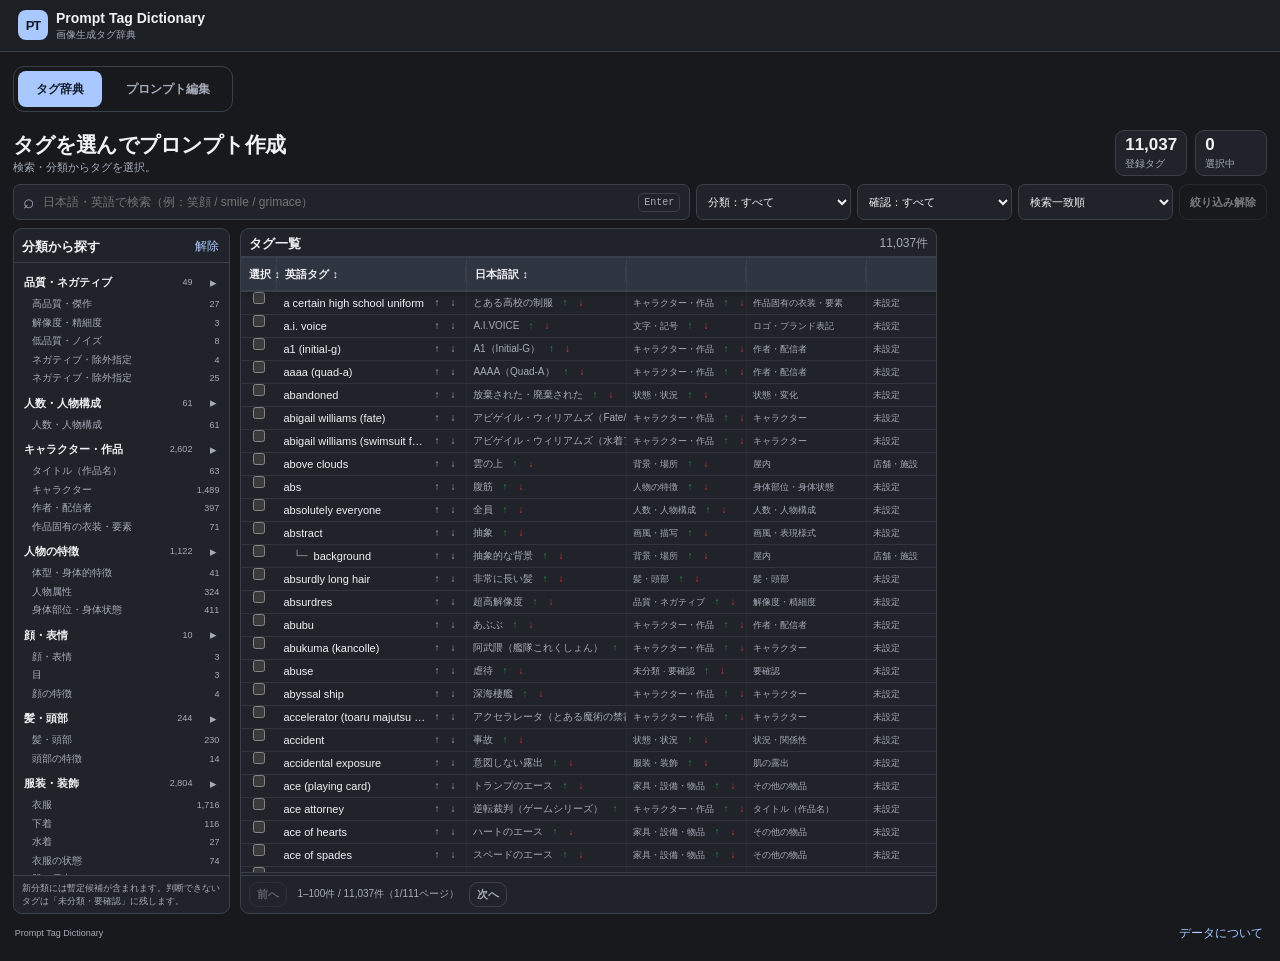
==== commit c6272c2f: "Improve responsive layout and category visibility" ====
--- a/index.html
+++ b/index.html
@@ -5,7 +5,7 @@
   <meta name="theme-color" content="#202329">
   <meta name="description" content="画像生成タグを日本語・英語で探し、分類してプロンプトを組み立てるタグ辞典。">
   <title>Prompt Tag Dictionary</title>
-  <link rel="stylesheet" href="./styles.css?v=mobile-tag-spacing-20261113"><script src="./src/app.js?v=25be8db5" defer></script>
+  <link rel="stylesheet" href="./styles.css?v=responsive-width-20261113"><script src="./src/app.js?v=category-layout-20261113" defer></script>
 </head>
 <body>
 <header class="topbar">
--- a/styles.css
+++ b/styles.css
@@ -1228,3 +1228,75 @@
     padding-left:3px!important;padding-right:3px!important;
   }
 }
+
+
+/* Responsive width utilization: reclaim page margins and give the dictionary the available space. */
+.app-shell{
+  width:100%;
+  max-width:none;
+  box-sizing:border-box;
+  padding:clamp(10px,1.1vw,18px) clamp(8px,1vw,16px) 16px;
+}
+.workspace{
+  grid-template-columns:minmax(210px,min(17vw,260px)) minmax(0,1fr) minmax(300px,min(25vw,360px));
+  gap:10px;
+}
+.workspace>.panel{min-width:0}
+.categories-panel,.results-panel,.builder-panel{min-width:0}
+.category-tree{max-height: min(68vh, 680px)}
+.category-major-heading{min-width:0}
+.category-major-button{min-width:0}
+.category-major-button>span:first-child{min-width:0;overflow-wrap:anywhere}
+
+/* Tablet: keep category navigation and results side by side; builder moves below. */
+@media(max-width:1100px){
+  .app-shell{padding-left:10px;padding-right:10px}
+  .workspace{grid-template-columns:minmax(190px,220px) minmax(0,1fr);gap:8px}
+  .category-tree{max-height:52vh}
+}
+
+/* Smartphone: compact outer spacing, single-column accordion categories, no table side-scroll. */
+@media(max-width:720px){
+  .app-shell{padding:8px 6px 12px}
+  .topbar{padding:8px 8px;gap:6px}
+  .workspace{gap:7px}
+  .category-tree{
+    display:block;
+    grid-template-columns:none;
+    max-height:38vh;
+    padding:4px 6px;
+    overflow-x:hidden;
+    overflow-y:auto;
+  }
+  .category-major{margin:1px 0 2px}
+  .category-major-heading{gap:4px}
+  .category-major-button{padding:7px 8px}
+  .category-minors{padding-left:12px}
+  .category-minor{padding:6px 8px}
+  .panel-note{padding:6px 8px;font-size:10px}
+  .search-row{gap:5px;margin-bottom:7px}
+  .searchbox{padding-left:9px;padding-right:9px}
+  .table-scroll-shell{
+    overflow-x:hidden!important;
+    scrollbar-gutter:auto;
+  }
+  .table-scroll-shell .table-head,
+  .table-scroll-shell .tag-results,
+  .table-scroll-shell .tag-row,
+  .table-scroll-shell .tag-group-row{
+    width:100%!important;
+    min-width:0!important;
+    max-width:100%!important;
+    box-sizing:border-box;
+    grid-template-columns:minmax(0,1.1fr) minmax(0,.95fr) minmax(0,.9fr)!important;
+  }
+  .table-scroll-shell .tag-results{overflow-x:hidden!important}
+  .table-scroll-shell .tag-row>*,
+  .table-scroll-shell .table-head-cell{min-width:0!important;max-width:100%;box-sizing:border-box}
+  .table-scroll-shell .tag-row .tag-label-wrap,
+  .table-scroll-shell .tag-row .tag-japanese,
+  .table-scroll-shell .tag-row .tag-major{
+    overflow-wrap:anywhere;
+    word-break:break-word;
+  }
+}
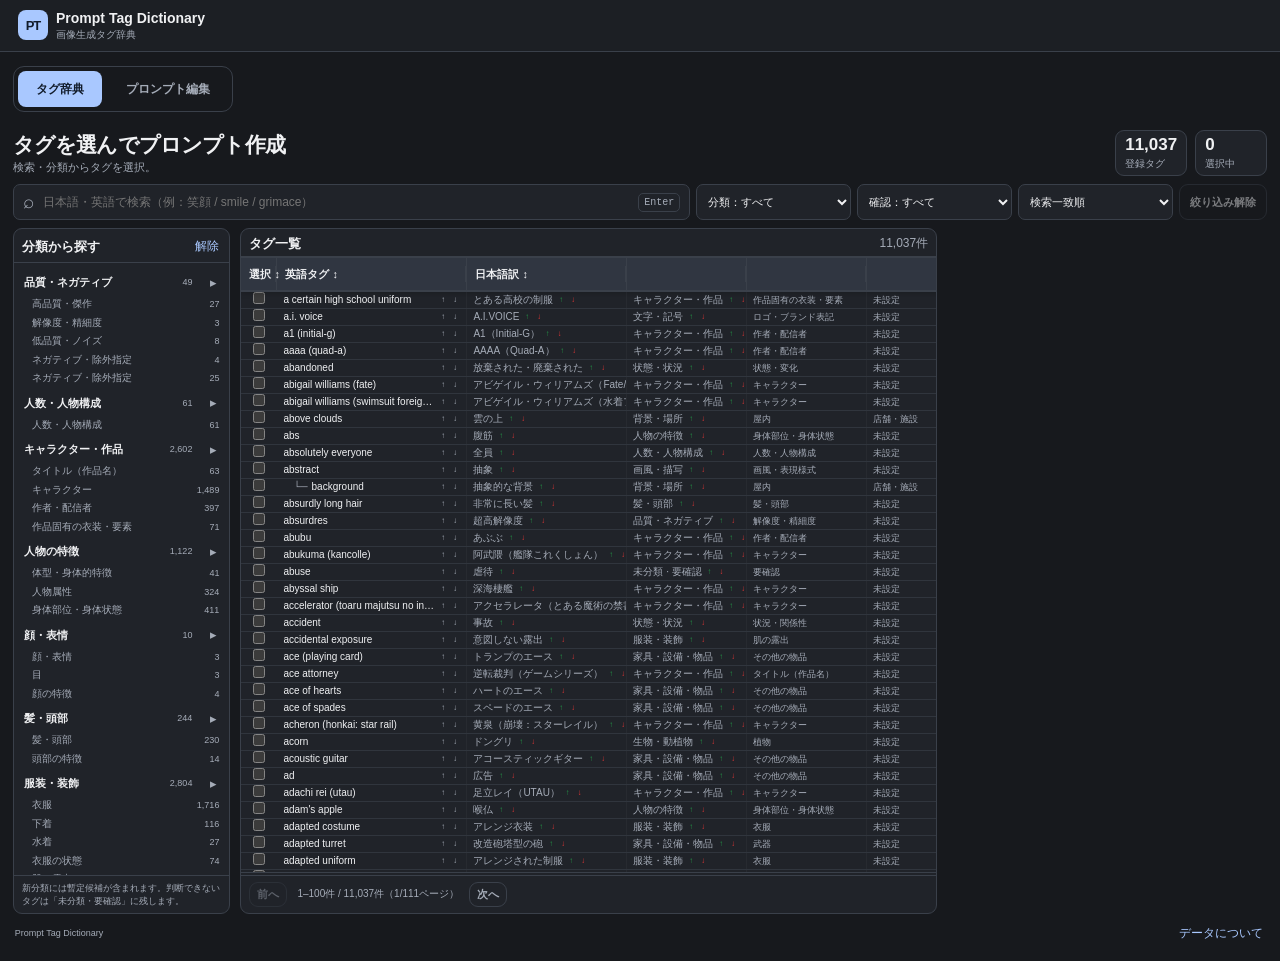
==== commit 36788c0c: "Bust cached stylesheet for compact tag rows" ====
--- a/index.html
+++ b/index.html
@@ -5,7 +5,7 @@
   <meta name="theme-color" content="#202329">
   <meta name="description" content="画像生成タグを日本語・英語で探し、分類してプロンプトを組み立てるタグ辞典。">
   <title>Prompt Tag Dictionary</title>
-  <link rel="stylesheet" href="./styles.css?v=responsive-width-20261113"><script src="./src/app.js?v=category-layout-20261113" defer></script>
+  <link rel="stylesheet" href="./styles.css?v=tag-row-compact-20261113"><script src="./src/app.js?v=category-layout-20261113" defer></script>
 </head>
 <body>
 <header class="topbar">
--- a/styles.css
+++ b/styles.css
@@ -1300,3 +1300,86 @@
     word-break:break-word;
   }
 }
+
+
+/* Denser tag rows: reduce vertical padding while preserving readable text. */
+.table-scroll-shell .tag-row{
+  height:auto;
+  min-height:20px;
+  padding-top:0;
+  padding-bottom:0;
+}
+.table-scroll-shell .tag-row>*{
+  padding-top:1px!important;
+  padding-bottom:1px!important;
+}
+.table-scroll-shell .tag-row .tag-label-wrap,
+.table-scroll-shell .tag-row .tag-japanese,
+.table-scroll-shell .tag-row .tag-major{
+  line-height:1.1;
+}
+.table-scroll-shell .tag-row .tag-info-button{
+  width:16px;
+  height:16px;
+  min-height:16px;
+  font-size:10px;
+}
+.table-scroll-shell .tag-row .tag-edit-button{
+  min-height:16px;
+  padding-top:0;
+  padding-bottom:0;
+}
+.table-scroll-shell .tag-row .vote-inline-cell .vote-button{
+  height:14px;
+  min-height:14px;
+  line-height:1;
+}
+@media(max-width:720px){
+  .table-scroll-shell .tag-row{
+    min-height:19px;
+  }
+  .table-scroll-shell .tag-row>*{
+    padding-top:1px!important;
+    padding-bottom:1px!important;
+  }
+  .table-scroll-shell .tag-row .tag-label-wrap,
+  .table-scroll-shell .tag-row .tag-japanese,
+  .table-scroll-shell .tag-row .tag-major{
+    line-height:1.1;
+  }
+  .table-scroll-shell .tag-row .tag-info-button{
+    width:15px;
+    height:15px;
+    min-height:15px;
+  }
+  .table-scroll-shell .tag-row .tag-edit-button{
+    min-height:15px;
+  }
+  .table-scroll-shell .tag-row .vote-inline-cell .vote-button{
+    height:13px;
+    min-height:13px;
+  }
+}
+
+
+/* Extra-compact tag rows: minimize vertical chrome while retaining legibility. */
+.table-scroll-shell .tag-row{min-height:17px;height:auto}
+.table-scroll-shell .tag-row>*{padding-top:0!important;padding-bottom:0!important}
+.table-scroll-shell .tag-row .tag-label-wrap,
+.table-scroll-shell .tag-row .tag-japanese,
+.table-scroll-shell .tag-row .tag-major{line-height:1;font-size:10px}
+.table-scroll-shell .tag-row .tag-label-wrap>.tag-english{font-size:10px;line-height:1}
+.table-scroll-shell .tag-row .tag-info-button{width:13px;height:13px;min-height:13px;font-size:9px;border-radius:3px}
+.table-scroll-shell .tag-row .tag-edit-button{min-height:13px;padding:0 3px;font-size:8px;line-height:1}
+.table-scroll-shell .tag-row .vote-inline-cell{gap:2px}
+.table-scroll-shell .tag-row .vote-inline-cell .vote-button{width:11px;min-width:11px;height:12px;min-height:12px;font-size:8px}
+@media(max-width:720px){
+  .table-scroll-shell .tag-row{min-height:16px}
+  .table-scroll-shell .tag-row .tag-label-wrap,
+  .table-scroll-shell .tag-row .tag-japanese,
+  .table-scroll-shell .tag-row .tag-major{font-size:9px;line-height:1.05}
+  .table-scroll-shell .tag-row .tag-label-wrap>.tag-english{font-size:9px;line-height:1.05}
+  .table-scroll-shell .tag-row .tag-info-button{width:12px;height:12px;min-height:12px;font-size:8px}
+  .table-scroll-shell .tag-row .tag-edit-button{min-height:12px;font-size:8px}
+  .table-scroll-shell .tag-row .vote-inline-cell .vote-button{width:10px;min-width:10px;height:11px;min-height:11px;font-size:7px}
+}
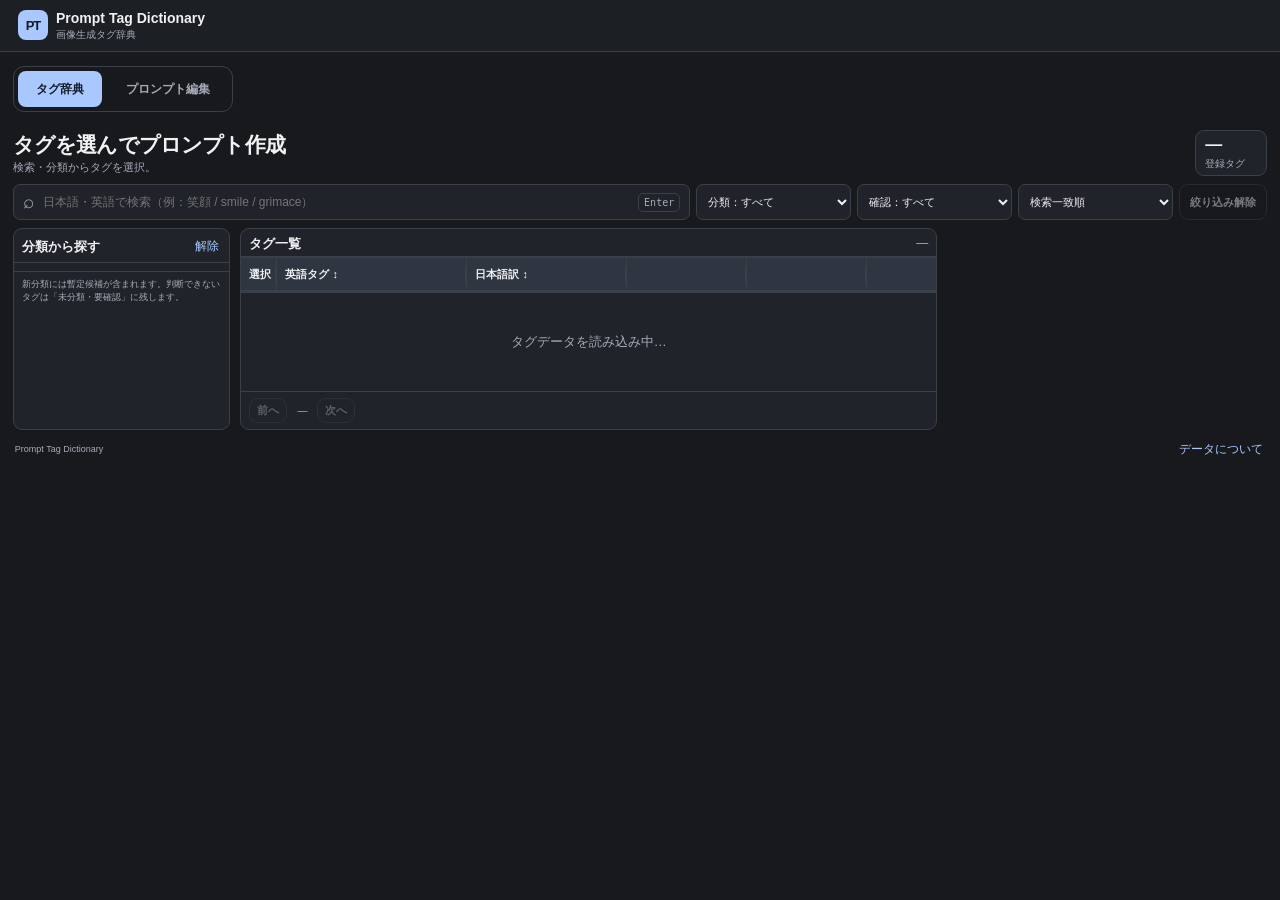
==== commit 387bb390: "Remove selected dock and selected count from dictionary UI" ====
--- a/index.html
+++ b/index.html
@@ -20,7 +20,7 @@
   </nav>
   <section id="dictionary-screen" class="app-screen">
   <section class="intro"><div><p class="eyebrow">PROMPT TAG DICTIONARY</p><h1>タグを選んでプロンプト作成</h1><p class="intro-copy">検索・分類からタグを選択。</p></div>
-    <div class="stats"><div><strong id="stat-total">—</strong><span>登録タグ</span></div><div><strong id="stat-selected">0</strong><span>選択中</span></div></div>
+    <div class="stats"><div><strong id="stat-total">—</strong><span>登録タグ</span></div></div>
   </section>
   <section class="search-row" aria-label="タグ検索">
     <label class="searchbox"><span aria-hidden="true">⌕</span><input id="search" type="search" placeholder="日本語・英語で検索（例：笑顔 / smile / grimace）" autocomplete="off"><kbd>Enter</kbd></label>
@@ -79,16 +79,6 @@
       </div>
     </aside>
   </section>
-  <aside id="selected-dock" class="selected-dock" aria-label="選択中のタグ" hidden>
-    <div class="selected-dock-content">
-      <strong id="selected-dock-count">選択中 0件</strong>
-      <div id="selected-dock-tags" class="selected-dock-tags"></div>
-    </div>
-    <div class="selected-dock-actions">
-      <button id="selected-dock-copy" class="button button-primary" type="button" disabled>ポジティブをコピー</button>
-      <button id="selected-dock-editor" class="button button-quiet" type="button">編集へ</button>
-    </div>
-  </aside>
   <footer class="footer"><span>Prompt Tag Dictionary</span><button id="show-data-note" class="text-button">データについて</button></footer>
 </main>
 <dialog id="import-dialog" class="modal"><form method="dialog" class="modal-close-row"><button class="icon-button" aria-label="閉じる">×</button></form>
